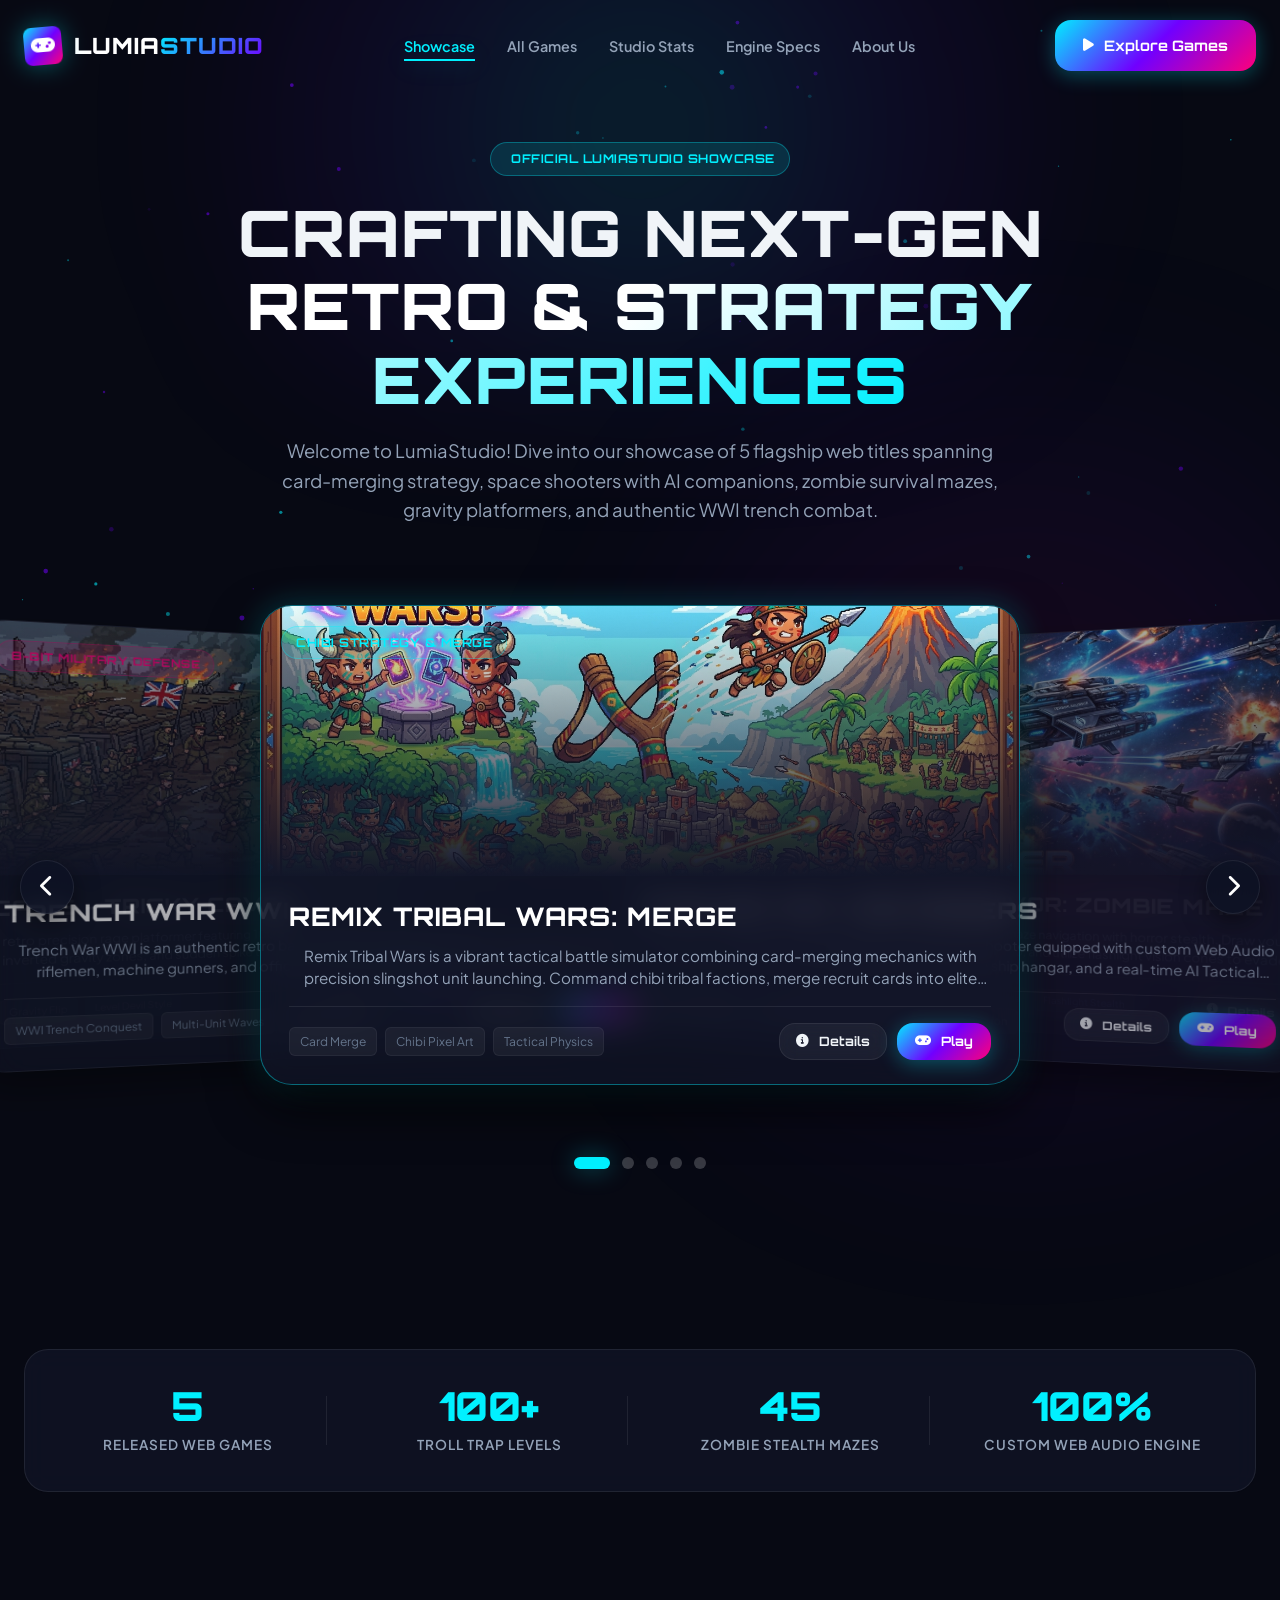
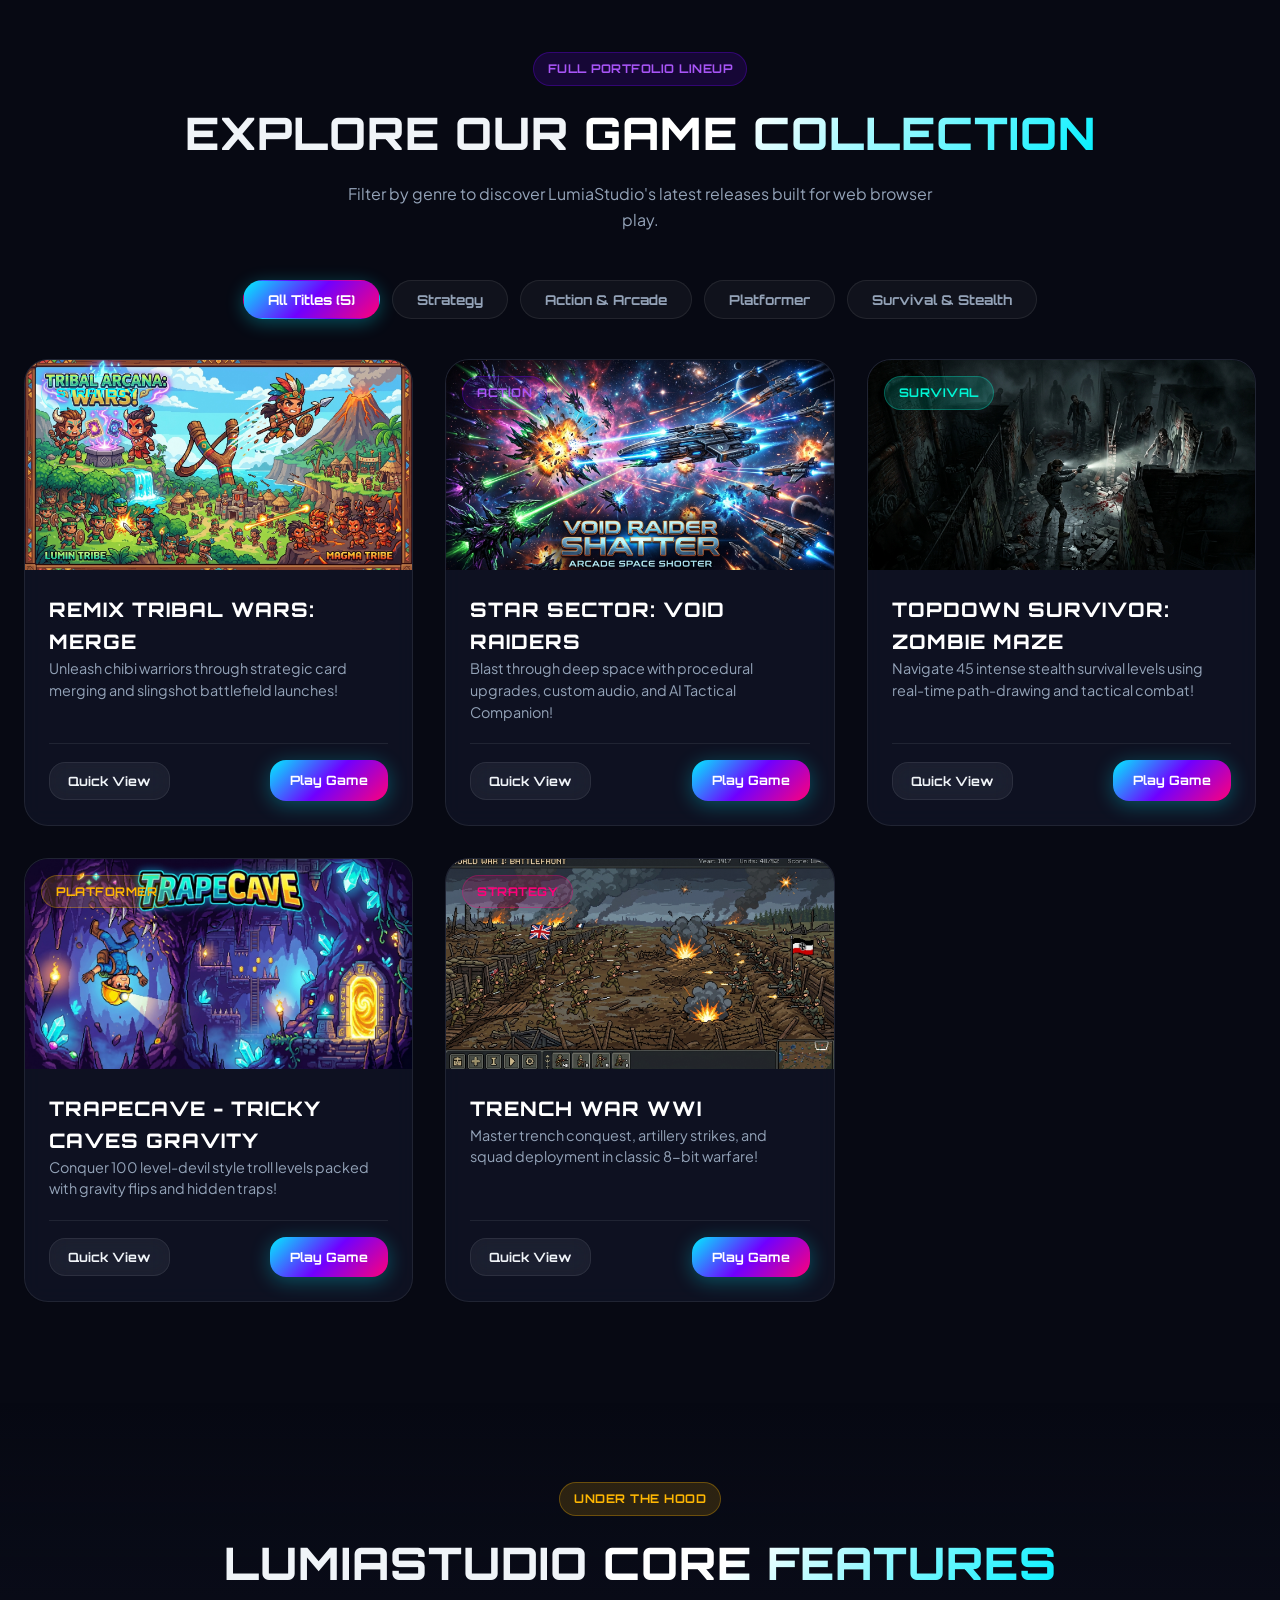
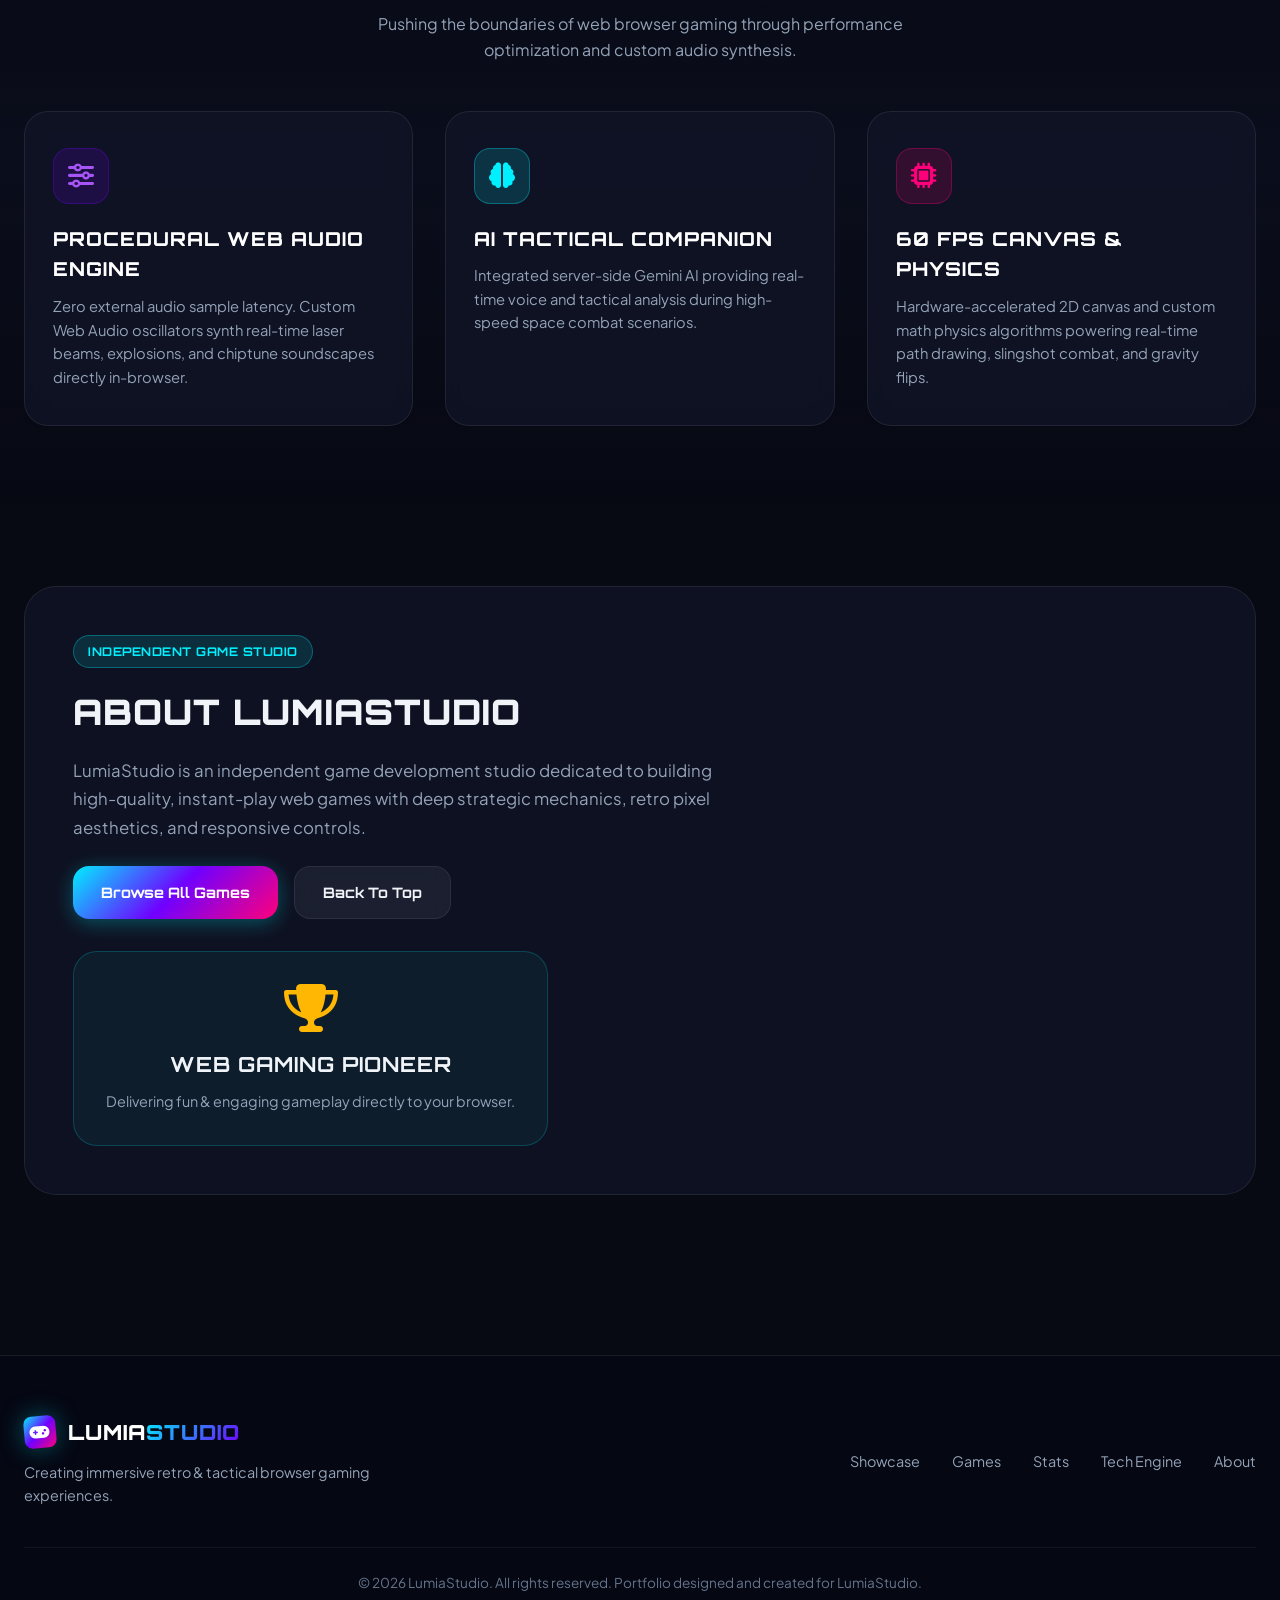
==== index.html @ 0988bb75 "Add files via upload" ====
<!DOCTYPE html>
<html lang="en">
<head>
  <meta charset="UTF-8">
  <meta name="viewport" content="width=device-width, initial-scale=1.0">
  <title>LumiaStudio | Game Development Portfolio</title>
  <meta name="description" content="Explore LumiaStudio's flagship game development portfolio featuring retro strategy, sci-fi action shooters, zombie stealth survival, and precision rage platformers.">
  
  <!-- FontAwesome Icons -->
  <link rel="stylesheet" href="https://cdnjs.cloudflare.com/ajax/libs/font-awesome/6.4.0/css/all.min.css">
  
  <!-- Custom Stylesheet -->
  <link rel="stylesheet" href="./styles.css">
</head>
<body>

  <!-- Animated Particle Canvas Background -->
  <canvas id="bg-canvas"></canvas>

  <!-- Ambient Radial Glow Overlays -->
  <div class="bg-glow-top"></div>
  <div class="bg-glow-bottom"></div>

  <!-- Header Navigation Bar -->
  <nav class="navbar" id="navbar">
    <div class="container nav-container">
      <a href="#" class="brand-logo">
        <div class="brand-icon">
          <i class="fa-solid fa-gamepad" style="color: #fff; font-size: 1.2rem;"></i>
        </div>
        <span>Lumia<span class="text-gradient-accent">Studio</span></span>
      </a>

      <ul class="nav-links">
        <li><a href="#showcase" class="active">Showcase</a></li>
        <li><a href="#games">All Games</a></li>
        <li><a href="#stats">Studio Stats</a></li>
        <li><a href="#tech">Engine Specs</a></li>
        <li><a href="#about">About Us</a></li>
      </ul>

      <div class="nav-cta">
        <a href="#games" class="btn btn-primary">
          <i class="fa-solid fa-play"></i> Explore Games
        </a>
      </div>
    </div>
  </nav>

  <!-- Hero & Showcase Carousel Section -->
  <section class="hero" id="showcase">
    <div class="container">
      <div class="hero-pill">
        <span class="badge badge-cyan">
          <i class="fa-solid fa-sparkles"></i> Official LumiaStudio Showcase
        </span>
      </div>
      <h1 class="hero-title">
        Crafting Next-Gen <br>
        <span class="text-gradient">Retro & Strategy Experiences</span>
      </h1>
      <p class="hero-subtitle">
        Welcome to LumiaStudio! Dive into our showcase of 5 flagship web titles spanning card-merging strategy, space shooters with AI companions, zombie survival mazes, gravity platformers, and authentic WWI trench combat.
      </p>
    </div>

    <!-- 3D Game Carousel -->
    <div class="carousel-section">
      <div class="container" style="position: relative;">
        
        <!-- Navigation Buttons -->
        <button class="carousel-nav-btn prev-btn" id="prev-btn" aria-label="Previous Game">
          <i class="fa-solid fa-chevron-left"></i>
        </button>
        <button class="carousel-nav-btn next-btn" id="next-btn" aria-label="Next Game">
          <i class="fa-solid fa-chevron-right"></i>
        </button>

        <!-- 3D Carousel Viewport -->
        <div class="carousel-viewport" id="carousel-viewport">
          <div class="carousel-track" id="carousel-track">
            <!-- Rendered dynamically by script.js -->
          </div>
        </div>

        <!-- Carousel Dots -->
        <div class="carousel-dots" id="carousel-dots">
          <!-- Rendered dynamically by script.js -->
        </div>

      </div>
    </div>
  </section>

  <!-- Studio Statistics Counter Section -->
  <section class="stats-bar-section" id="stats">
    <div class="container">
      <div class="stats-grid">
        <div class="stat-item">
          <div class="stat-number">5</div>
          <div class="stat-label">Released Web Games</div>
        </div>
        <div class="stat-item">
          <div class="stat-number">100+</div>
          <div class="stat-label">Troll Trap Levels</div>
        </div>
        <div class="stat-item">
          <div class="stat-number">45</div>
          <div class="stat-label">Zombie Stealth Mazes</div>
        </div>
        <div class="stat-item">
          <div class="stat-number">100%</div>
          <div class="stat-label">Custom Web Audio Engine</div>
        </div>
      </div>
    </div>
  </section>

  <!-- Filterable Games Gallery Section -->
  <section class="games-grid-section" id="games">
    <div class="container">
      <div class="section-header">
        <span class="badge badge-purple" style="margin-bottom: 12px;">Full Portfolio Lineup</span>
        <h2 class="section-title">Explore Our <span class="text-gradient">Game Collection</span></h2>
        <p class="section-desc">Filter by genre to discover LumiaStudio's latest releases built for web browser play.</p>
      </div>

      <!-- Filter Category Tabs -->
      <div class="filter-tabs">
        <button class="filter-tab active" data-filter="all">All Titles (5)</button>
        <button class="filter-tab" data-filter="strategy">Strategy</button>
        <button class="filter-tab" data-filter="action">Action & Arcade</button>
        <button class="filter-tab" data-filter="platformer">Platformer</button>
        <button class="filter-tab" data-filter="survival">Survival & Stealth</button>
      </div>

      <!-- Games Grid Cards Container -->
      <div class="games-grid" id="games-grid">
        <!-- Rendered dynamically by script.js -->
      </div>
    </div>
  </section>

  <!-- Technology & Engine Specs Section -->
  <section class="features-section" id="tech">
    <div class="container">
      <div class="section-header">
        <span class="badge badge-gold" style="margin-bottom: 12px;">Under The Hood</span>
        <h2 class="section-title">LumiaStudio <span class="text-gradient">Core Features</span></h2>
        <p class="section-desc">Pushing the boundaries of web browser gaming through performance optimization and custom audio synthesis.</p>
      </div>

      <div class="features-grid">
        <div class="feature-card">
          <div class="feature-icon">
            <i class="fa-solid fa-sliders"></i>
          </div>
          <h3 class="feature-title">Procedural Web Audio Engine</h3>
          <p class="feature-desc">Zero external audio sample latency. Custom Web Audio oscillators synth real-time laser beams, explosions, and chiptune soundscapes directly in-browser.</p>
        </div>

        <div class="feature-card">
          <div class="feature-icon">
            <i class="fa-solid fa-brain"></i>
          </div>
          <h3 class="feature-title">AI Tactical Companion</h3>
          <p class="feature-desc">Integrated server-side Gemini AI providing real-time voice and tactical analysis during high-speed space combat scenarios.</p>
        </div>

        <div class="feature-card">
          <div class="feature-icon">
            <i class="fa-solid fa-microchip"></i>
          </div>
          <h3 class="feature-title">60 FPS Canvas & Physics</h3>
          <p class="feature-desc">Hardware-accelerated 2D canvas and custom math physics algorithms powering real-time path drawing, slingshot combat, and gravity flips.</p>
        </div>
      </div>
    </div>
  </section>

  <!-- About LumiaStudio Section -->
  <section class="about-section" id="about" style="padding: 80px 0;">
    <div class="container">
      <div style="background: var(--bg-card); border: 1px solid var(--border-glass); border-radius: var(--radius-xl); padding: 48px; backdrop-filter: blur(14px);">
        <div style="display: flex; align-items: center; justify-content: space-between; flex-wrap: wrap; gap: 32px;">
          <div style="max-width: 650px;">
            <span class="badge badge-cyan" style="margin-bottom: 16px;">Independent Game Studio</span>
            <h2 style="font-size: 2.2rem; font-weight: 900; margin-bottom: 16px;">About LumiaStudio</h2>
            <p style="color: var(--text-muted); font-size: 1.05rem; line-height: 1.7; margin-bottom: 24px;">
              LumiaStudio is an independent game development studio dedicated to building high-quality, instant-play web games with deep strategic mechanics, retro pixel aesthetics, and responsive controls.
            </p>
            <div style="display: flex; gap: 16px;">
              <a href="#games" class="btn btn-primary">Browse All Games</a>
              <a href="#showcase" class="btn btn-glass">Back To Top</a>
            </div>
          </div>
          <div style="background: rgba(0, 240, 255, 0.05); border: 1px solid rgba(0, 240, 255, 0.2); border-radius: var(--radius-lg); padding: 32px; text-align: center; min-width: 280px;">
            <i class="fa-solid fa-trophy" style="font-size: 3rem; color: var(--accent-gold); margin-bottom: 16px;"></i>
            <h3 style="font-size: 1.3rem; margin-bottom: 8px;">Web Gaming Pioneer</h3>
            <p style="color: var(--text-muted); font-size: 0.9rem;">Delivering fun & engaging gameplay directly to your browser.</p>
          </div>
        </div>
      </div>
    </div>
  </section>

  <!-- Footer -->
  <footer class="footer">
    <div class="container">
      <div class="footer-content">
        <div class="footer-brand">
          <a href="#" class="brand-logo" style="font-size: 1.3rem;">
            <div class="brand-icon" style="width: 32px; height: 32px;">
              <i class="fa-solid fa-gamepad" style="color: #fff; font-size: 1rem;"></i>
            </div>
            <span>Lumia<span class="text-gradient-accent">Studio</span></span>
          </a>
          <p>Creating immersive retro & tactical browser gaming experiences.</p>
        </div>

        <div class="footer-links">
          <a href="#showcase">Showcase</a>
          <a href="#games">Games</a>
          <a href="#stats">Stats</a>
          <a href="#tech">Tech Engine</a>
          <a href="#about">About</a>
        </div>
      </div>

      <div class="footer-bottom">
        <p>&copy; 2026 LumiaStudio. All rights reserved. Portfolio designed and created for LumiaStudio.</p>
      </div>
    </div>
  </footer>

  <!-- Game Quick-View Modal Backdrop -->
  <div class="modal-backdrop" id="game-modal-backdrop">
    <div class="modal-content">
      <button class="modal-close-btn" onclick="closeGameModal()" aria-label="Close Modal">
        <i class="fa-solid fa-xmark"></i>
      </button>
      <div id="modal-dynamic-content">
        <!-- Rendered dynamically by script.js -->
      </div>
    </div>
  </div>

  <!-- Custom JavaScript Script -->
  <script src="./script.js"></script>
</body>
</html>
---- styles.css ----
/* ==========================================================================
   LumiaStudio Portfolio - Master Design System & Styles
   ========================================================================== */

@import url('https://fonts.googleapis.com/css2?family=Orbitron:wght@600;800;900&family=Plus+Jakarta+Sans:wght@300;400;500;600;700;800&display=swap');

:root {
  /* Color Palette */
  --bg-dark: #070913;
  --bg-card: rgba(18, 22, 41, 0.7);
  --bg-card-hover: rgba(28, 35, 65, 0.85);
  --bg-glass: rgba(14, 18, 36, 0.65);
  --border-glass: rgba(255, 255, 255, 0.08);
  --border-glow: rgba(0, 240, 255, 0.3);

  /* Primary & Accent Gradients */
  --primary-cyan: #00f0ff;
  --primary-purple: #7000ff;
  --accent-pink: #ff007a;
  --accent-gold: #ffb703;
  --accent-emerald: #00f5d4;

  --grad-main: linear-gradient(135deg, #00f0ff 0%, #7000ff 50%, #ff007a 100%);
  --grad-card-border: linear-gradient(135deg, rgba(0, 240, 255, 0.4), rgba(112, 0, 255, 0.2), rgba(255, 0, 122, 0.4));
  --grad-text: linear-gradient(135deg, #ffffff 30%, #00f0ff 100%);
  --grad-accent-text: linear-gradient(135deg, #00f0ff 0%, #7000ff 100%);

  /* Text Colors */
  --text-main: #f0f4f8;
  --text-muted: #94a3b8;
  --text-dim: #64748b;

  /* Fonts */
  --font-heading: 'Orbitron', sans-serif;
  --font-body: 'Plus Jakarta Sans', sans-serif;

  /* Shadows & Glows */
  --glow-cyan: 0 0 25px rgba(0, 240, 255, 0.35);
  --glow-purple: 0 0 25px rgba(112, 0, 255, 0.35);
  --shadow-card: 0 20px 40px rgba(0, 0, 0, 0.6);
  --shadow-glass: 0 8px 32px 0 rgba(0, 0, 0, 0.37);

  /* Layout Constants */
  --radius-sm: 8px;
  --radius-md: 16px;
  --radius-lg: 24px;
  --radius-xl: 32px;
  --transition-fast: 0.2s ease;
  --transition-normal: 0.35s cubic-bezier(0.16, 1, 0.3, 1);
  --transition-slow: 0.6s cubic-bezier(0.16, 1, 0.3, 1);
}

/* Reset & Base Setup */
*, *::before, *::after {
  box-sizing: border-box;
  margin: 0;
  padding: 0;
}

html {
  scroll-behavior: smooth;
  font-size: 16px;
  color-scheme: dark;
}

body {
  background-color: var(--bg-dark);
  color: var(--text-main);
  font-family: var(--font-body);
  line-height: 1.6;
  overflow-x: hidden;
  position: relative;
  min-height: 100vh;
}

/* Interactive Canvas Background */
#bg-canvas {
  position: fixed;
  top: 0;
  left: 0;
  width: 100%;
  height: 100%;
  z-index: -2;
  pointer-events: none;
}

/* Ambient Radial Glow Overlays */
.bg-glow-top {
  position: absolute;
  top: -10vw;
  left: 50%;
  transform: translateX(-50%);
  width: 80vw;
  height: 40vw;
  background: radial-gradient(circle, rgba(0, 240, 255, 0.12) 0%, rgba(112, 0, 255, 0.08) 50%, transparent 80%);
  filter: blur(80px);
  z-index: -1;
  pointer-events: none;
}

.bg-glow-bottom {
  position: fixed;
  bottom: -20vw;
  right: -10vw;
  width: 60vw;
  height: 60vw;
  background: radial-gradient(circle, rgba(255, 0, 122, 0.08) 0%, rgba(112, 0, 255, 0.05) 60%, transparent 80%);
  filter: blur(100px);
  z-index: -1;
  pointer-events: none;
}

/* Scrollbar Styling */
::-webkit-scrollbar {
  width: 8px;
}
::-webkit-scrollbar-track {
  background: #060814;
}
::-webkit-scrollbar-thumb {
  background: rgba(0, 240, 255, 0.3);
  border-radius: 4px;
}
::-webkit-scrollbar-thumb:hover {
  background: var(--primary-cyan);
}

/* Typography Helpers */
h1, h2, h3, h4, .brand-logo {
  font-family: var(--font-heading);
  text-transform: uppercase;
  letter-spacing: 1px;
}

.text-gradient {
  background: var(--grad-text);
  -webkit-background-clip: text;
  -webkit-text-fill-color: transparent;
}

.text-gradient-accent {
  background: var(--grad-accent-text);
  -webkit-background-clip: text;
  -webkit-text-fill-color: transparent;
}

/* Common Layout Container */
.container {
  max-width: 1320px;
  margin: 0 auto;
  padding: 0 24px;
}

/* Buttons & Badges */
.btn {
  display: inline-flex;
  align-items: center;
  justify-content: center;
  gap: 10px;
  padding: 14px 28px;
  font-family: var(--font-heading);
  font-size: 0.9rem;
  font-weight: 700;
  text-decoration: none;
  border-radius: var(--radius-md);
  cursor: pointer;
  transition: var(--transition-normal);
  border: none;
  outline: none;
  position: relative;
  overflow: hidden;
  z-index: 1;
}

.btn-primary {
  background: var(--grad-main);
  color: #fff;
  box-shadow: 0 4px 20px rgba(0, 240, 255, 0.3);
}

.btn-primary::before {
  content: '';
  position: absolute;
  top: 0;
  left: -100%;
  width: 100%;
  height: 100%;
  background: linear-gradient(90deg, transparent, rgba(255, 255, 255, 0.3), transparent);
  transition: 0.5s;
}

.btn-primary:hover::before {
  left: 100%;
}

.btn-primary:hover {
  transform: translateY(-3px);
  box-shadow: 0 8px 30px rgba(0, 240, 255, 0.5);
}

.btn-glass {
  background: rgba(255, 255, 255, 0.05);
  color: var(--text-main);
  border: 1px solid var(--border-glass);
  backdrop-filter: blur(10px);
}

.btn-glass:hover {
  background: rgba(255, 255, 255, 0.12);
  border-color: var(--primary-cyan);
  color: #fff;
  transform: translateY(-3px);
  box-shadow: 0 6px 20px rgba(0, 240, 255, 0.2);
}

.badge {
  display: inline-flex;
  align-items: center;
  gap: 6px;
  padding: 6px 14px;
  font-size: 0.75rem;
  font-weight: 700;
  font-family: var(--font-heading);
  border-radius: 50px;
  text-transform: uppercase;
  letter-spacing: 0.5px;
}

.badge-cyan {
  background: rgba(0, 240, 255, 0.12);
  color: var(--primary-cyan);
  border: 1px solid rgba(0, 240, 255, 0.3);
}

.badge-purple {
  background: rgba(112, 0, 255, 0.15);
  color: #a855f7;
  border: 1px solid rgba(112, 0, 255, 0.3);
}

.badge-gold {
  background: rgba(255, 183, 3, 0.15);
  color: var(--accent-gold);
  border: 1px solid rgba(255, 183, 3, 0.3);
}

.badge-pink {
  background: rgba(255, 0, 122, 0.15);
  color: var(--accent-pink);
  border: 1px solid rgba(255, 0, 122, 0.3);
}

.badge-emerald {
  background: rgba(0, 245, 212, 0.15);
  color: var(--accent-emerald);
  border: 1px solid rgba(0, 245, 212, 0.3);
}

/* Header & Glass Navigation */
.navbar {
  position: fixed;
  top: 0;
  left: 0;
  width: 100%;
  z-index: 1000;
  padding: 20px 0;
  transition: var(--transition-normal);
}

.navbar.scrolled {
  padding: 12px 0;
  background: var(--bg-glass);
  backdrop-filter: blur(20px);
  -webkit-backdrop-filter: blur(20px);
  border-bottom: 1px solid var(--border-glass);
  box-shadow: 0 10px 30px rgba(0, 0, 0, 0.4);
}

.nav-container {
  display: flex;
  align-items: center;
  justify-content: space-between;
}

.brand-logo {
  display: flex;
  align-items: center;
  gap: 12px;
  text-decoration: none;
  font-size: 1.4rem;
  font-weight: 900;
  color: #fff;
}

.brand-icon {
  width: 38px;
  height: 38px;
  background: var(--grad-main);
  border-radius: var(--radius-sm);
  display: flex;
  align-items: center;
  justify-content: center;
  box-shadow: var(--glow-cyan);
  transform: rotate(-5deg);
  transition: var(--transition-normal);
}

.brand-logo:hover .brand-icon {
  transform: rotate(0deg) scale(1.08);
}

.nav-links {
  display: flex;
  align-items: center;
  gap: 32px;
  list-style: none;
}

.nav-links a {
  color: var(--text-muted);
  text-decoration: none;
  font-size: 0.9rem;
  font-weight: 600;
  transition: var(--transition-fast);
  position: relative;
}

.nav-links a:hover, .nav-links a.active {
  color: var(--primary-cyan);
}

.nav-links a::after {
  content: '';
  position: absolute;
  bottom: -6px;
  left: 0;
  width: 0%;
  height: 2px;
  background: var(--primary-cyan);
  transition: var(--transition-fast);
  box-shadow: var(--glow-cyan);
}

.nav-links a:hover::after, .nav-links a.active::after {
  width: 100%;
}

.nav-cta {
  display: flex;
  align-items: center;
  gap: 16px;
}

/* Hero Section */
.hero {
  padding-top: 140px;
  padding-bottom: 60px;
  text-align: center;
  position: relative;
}

.hero-pill {
  margin: 0 auto 20px auto;
  display: inline-flex;
}

.hero-title {
  font-size: clamp(2.4rem, 5vw, 4.2rem);
  font-weight: 900;
  line-height: 1.15;
  margin-bottom: 20px;
}

.hero-subtitle {
  max-width: 720px;
  margin: 0 auto 40px auto;
  font-size: 1.15rem;
  color: var(--text-muted);
  font-weight: 400;
}

/* ==========================================================================
   3D Game Showcase Carousel Section
   ========================================================================== */
.carousel-section {
  padding: 40px 0 80px 0;
  position: relative;
}

.section-header {
  text-align: center;
  margin-bottom: 48px;
}

.section-title {
  font-size: clamp(1.8rem, 3.5vw, 2.8rem);
  font-weight: 800;
  margin-bottom: 12px;
}

.section-desc {
  color: var(--text-muted);
  max-width: 600px;
  margin: 0 auto;
  font-size: 1rem;
}

.carousel-viewport {
  position: relative;
  max-width: 1100px;
  height: 520px;
  margin: 0 auto;
  perspective: 1200px;
  display: flex;
  align-items: center;
  justify-content: center;
}

.carousel-track {
  width: 100%;
  height: 100%;
  position: relative;
  transform-style: preserve-3d;
}

.carousel-card {
  position: absolute;
  top: 0;
  left: 50%;
  width: 760px;
  height: 480px;
  margin-left: -380px;
  background: var(--bg-card);
  border: 1px solid var(--border-glass);
  border-radius: var(--radius-xl);
  overflow: hidden;
  backdrop-filter: blur(16px);
  -webkit-backdrop-filter: blur(16px);
  box-shadow: var(--shadow-card);
  transition: all 0.6s cubic-bezier(0.25, 1, 0.5, 1);
  opacity: 0;
  pointer-events: none;
  transform: translate3d(0, 0, -400px) rotateY(0deg);
  z-index: 1;
  display: flex;
  flex-direction: column;
}

/* Active 3D Slide States */
.carousel-card.active {
  opacity: 1;
  pointer-events: auto;
  transform: translate3d(0, 0, 0) rotateY(0deg);
  z-index: 10;
  border-color: rgba(0, 240, 255, 0.4);
  box-shadow: 0 20px 50px rgba(0, 0, 0, 0.8), 0 0 30px rgba(0, 240, 255, 0.25);
}

.carousel-card.prev {
  opacity: 0.65;
  pointer-events: auto;
  transform: translate3d(-340px, 0, -180px) rotateY(18deg);
  z-index: 5;
  cursor: pointer;
}

.carousel-card.next {
  opacity: 0.65;
  pointer-events: auto;
  transform: translate3d(340px, 0, -180px) rotateY(-18deg);
  z-index: 5;
  cursor: pointer;
}

.carousel-card.far-prev {
  opacity: 0.2;
  transform: translate3d(-560px, 0, -350px) rotateY(30deg);
  z-index: 2;
}

.carousel-card.far-next {
  opacity: 0.2;
  transform: translate3d(560px, 0, -350px) rotateY(-30deg);
  z-index: 2;
}

/* Inner Slide Content */
.card-media {
  position: relative;
  height: 270px;
  width: 100%;
  overflow: hidden;
}

.card-media img {
  width: 100%;
  height: 100%;
  object-fit: cover;
  transition: transform 0.6s ease;
}

.carousel-card.active:hover .card-media img {
  transform: scale(1.05);
}

.card-media-overlay {
  position: absolute;
  inset: 0;
  background: linear-gradient(to top, rgba(18, 22, 41, 1) 0%, rgba(18, 22, 41, 0.4) 60%, transparent 100%);
}

.card-badge-container {
  position: absolute;
  top: 20px;
  left: 20px;
  z-index: 2;
  display: flex;
  gap: 10px;
}

.card-body {
  padding: 20px 28px 24px 28px;
  flex: 1;
  display: flex;
  flex-direction: column;
  justify-content: space-between;
  position: relative;
  z-index: 2;
}

.card-title-row {
  display: flex;
  align-items: center;
  justify-content: space-between;
  margin-bottom: 8px;
}

.card-title {
  font-size: 1.6rem;
  font-weight: 800;
  color: #fff;
}

.card-desc {
  color: var(--text-muted);
  font-size: 0.95rem;
  line-height: 1.5;
  display: -webkit-box;
  -webkit-line-clamp: 2;
  -webkit-box-orient: vertical;
  overflow: hidden;
  margin-bottom: 16px;
}

.card-footer {
  display: flex;
  align-items: center;
  justify-content: space-between;
  border-top: 1px solid var(--border-glass);
  padding-top: 16px;
}

.card-tags {
  display: flex;
  gap: 8px;
  flex-wrap: wrap;
}

.tag {
  font-size: 0.75rem;
  color: var(--text-dim);
  background: rgba(255, 255, 255, 0.05);
  padding: 4px 10px;
  border-radius: 6px;
  border: 1px solid rgba(255, 255, 255, 0.05);
}

/* Carousel Controls */
.carousel-nav-btn {
  position: absolute;
  top: 50%;
  transform: translateY(-50%);
  width: 54px;
  height: 54px;
  border-radius: 50%;
  background: rgba(14, 18, 36, 0.85);
  border: 1px solid var(--border-glass);
  color: #fff;
  font-size: 1.4rem;
  display: flex;
  align-items: center;
  justify-content: center;
  cursor: pointer;
  z-index: 20;
  transition: var(--transition-fast);
  backdrop-filter: blur(10px);
  box-shadow: 0 8px 24px rgba(0,0,0,0.5);
}

.carousel-nav-btn:hover {
  background: var(--primary-cyan);
  color: #000;
  box-shadow: var(--glow-cyan);
  transform: translateY(-50%) scale(1.1);
}

.carousel-nav-btn.prev-btn {
  left: 20px;
}

.carousel-nav-btn.next-btn {
  right: 20px;
}

/* Carousel Dots Indicator */
.carousel-dots {
  display: flex;
  align-items: center;
  justify-content: center;
  gap: 12px;
  margin-top: 32px;
}

.dot {
  width: 12px;
  height: 12px;
  border-radius: 6px;
  background: rgba(255, 255, 255, 0.2);
  cursor: pointer;
  transition: var(--transition-normal);
}

.dot.active {
  width: 36px;
  background: var(--primary-cyan);
  box-shadow: var(--glow-cyan);
}

/* ==========================================================================
   Studio Statistics Counter Bar
   ========================================================================== */
.stats-bar-section {
  padding: 40px 0;
  margin-bottom: 60px;
}

.stats-grid {
  display: grid;
  grid-template-columns: repeat(4, 1fr);
  gap: 24px;
  background: var(--bg-card);
  border: 1px solid var(--border-glass);
  border-radius: var(--radius-lg);
  padding: 36px 24px;
  backdrop-filter: blur(12px);
}

.stat-item {
  text-align: center;
  position: relative;
}

.stat-item:not(:last-child)::after {
  content: '';
  position: absolute;
  right: 0;
  top: 15%;
  height: 70%;
  width: 1px;
  background: var(--border-glass);
}

.stat-number {
  font-family: var(--font-heading);
  font-size: 2.5rem;
  font-weight: 900;
  color: var(--primary-cyan);
  line-height: 1;
  margin-bottom: 8px;
}

.stat-label {
  color: var(--text-muted);
  font-size: 0.85rem;
  text-transform: uppercase;
  letter-spacing: 1px;
  font-weight: 600;
}

/* ==========================================================================
   Filterable Games Grid Section
   ========================================================================== */
.games-grid-section {
  padding: 60px 0 100px 0;
}

.filter-tabs {
  display: flex;
  align-items: center;
  justify-content: center;
  gap: 12px;
  margin-bottom: 40px;
  flex-wrap: wrap;
}

.filter-tab {
  padding: 10px 24px;
  border-radius: 50px;
  background: rgba(255, 255, 255, 0.04);
  border: 1px solid var(--border-glass);
  color: var(--text-muted);
  font-family: var(--font-heading);
  font-size: 0.85rem;
  font-weight: 700;
  cursor: pointer;
  transition: var(--transition-fast);
}

.filter-tab:hover, .filter-tab.active {
  background: var(--grad-main);
  border-color: transparent;
  color: #fff;
  box-shadow: 0 4px 18px rgba(0, 240, 255, 0.3);
}

.games-grid {
  display: grid;
  grid-template-columns: repeat(auto-fill, minmax(360px, 1fr));
  gap: 32px;
}

.game-grid-card {
  background: var(--bg-card);
  border: 1px solid var(--border-glass);
  border-radius: var(--radius-lg);
  overflow: hidden;
  backdrop-filter: blur(10px);
  transition: var(--transition-normal);
  display: flex;
  flex-direction: column;
}

.game-grid-card:hover {
  transform: translateY(-8px);
  border-color: rgba(0, 240, 255, 0.4);
  box-shadow: var(--shadow-card), 0 0 25px rgba(0, 240, 255, 0.15);
}

.grid-card-media {
  position: relative;
  height: 210px;
  overflow: hidden;
}

.grid-card-media img {
  width: 100%;
  height: 100%;
  object-fit: cover;
  transition: transform 0.5s ease;
}

.game-grid-card:hover .grid-card-media img {
  transform: scale(1.08);
}

.grid-card-body {
  padding: 24px;
  flex: 1;
  display: flex;
  flex-direction: column;
  justify-content: space-between;
}

.grid-card-header {
  display: flex;
  align-items: center;
  justify-content: space-between;
  margin-bottom: 10px;
}

.grid-card-title {
  font-size: 1.25rem;
  font-weight: 800;
  color: #fff;
}

.grid-card-desc {
  color: var(--text-muted);
  font-size: 0.9rem;
  margin-bottom: 20px;
  line-height: 1.5;
}

.grid-card-actions {
  display: flex;
  align-items: center;
  justify-content: space-between;
  border-top: 1px solid var(--border-glass);
  padding-top: 16px;
}

/* ==========================================================================
   Studio Features & Engine Specs Section
   ========================================================================== */
.features-section {
  padding: 80px 0;
  background: linear-gradient(180deg, transparent 0%, rgba(14, 18, 36, 0.5) 50%, transparent 100%);
}

.features-grid {
  display: grid;
  grid-template-columns: repeat(3, 1fr);
  gap: 32px;
}

.feature-card {
  background: var(--bg-card);
  border: 1px solid var(--border-glass);
  border-radius: var(--radius-lg);
  padding: 36px 28px;
  backdrop-filter: blur(10px);
  transition: var(--transition-normal);
  position: relative;
}

.feature-card:hover {
  transform: translateY(-6px);
  border-color: var(--primary-purple);
  box-shadow: 0 10px 30px rgba(112, 0, 255, 0.2);
}

.feature-icon {
  width: 56px;
  height: 56px;
  border-radius: var(--radius-md);
  background: rgba(112, 0, 255, 0.15);
  border: 1px solid rgba(112, 0, 255, 0.3);
  color: #a855f7;
  font-size: 1.6rem;
  display: flex;
  align-items: center;
  justify-content: center;
  margin-bottom: 20px;
}

.feature-card:nth-child(2) .feature-icon {
  background: rgba(0, 240, 255, 0.15);
  border-color: rgba(0, 240, 255, 0.3);
  color: var(--primary-cyan);
}

.feature-card:nth-child(3) .feature-icon {
  background: rgba(255, 0, 122, 0.15);
  border-color: rgba(255, 0, 122, 0.3);
  color: var(--accent-pink);
}

.feature-title {
  font-size: 1.2rem;
  font-weight: 800;
  margin-bottom: 10px;
  color: #fff;
}

.feature-desc {
  color: var(--text-muted);
  font-size: 0.92rem;
  line-height: 1.6;
}

/* ==========================================================================
   Game Detail Quick-View Drawer / Modal
   ========================================================================== */
.modal-backdrop {
  position: fixed;
  inset: 0;
  background: rgba(4, 6, 15, 0.85);
  backdrop-filter: blur(12px);
  -webkit-backdrop-filter: blur(12px);
  z-index: 2000;
  display: flex;
  align-items: center;
  justify-content: center;
  padding: 24px;
  opacity: 0;
  pointer-events: none;
  transition: opacity 0.35s ease;
}

.modal-backdrop.active {
  opacity: 1;
  pointer-events: auto;
}

.modal-content {
  background: var(--bg-dark);
  border: 1px solid var(--border-glow);
  border-radius: var(--radius-xl);
  max-width: 900px;
  width: 100%;
  max-height: 90vh;
  overflow-y: auto;
  position: relative;
  box-shadow: 0 25px 60px rgba(0, 0, 0, 0.9), var(--glow-cyan);
  transform: scale(0.92) translateY(20px);
  transition: transform 0.35s cubic-bezier(0.16, 1, 0.3, 1);
}

.modal-backdrop.active .modal-content {
  transform: scale(1) translateY(0);
}

.modal-close-btn {
  position: absolute;
  top: 20px;
  right: 20px;
  width: 44px;
  height: 44px;
  border-radius: 50%;
  background: rgba(255, 255, 255, 0.1);
  border: 1px solid var(--border-glass);
  color: #fff;
  font-size: 1.2rem;
  display: flex;
  align-items: center;
  justify-content: center;
  cursor: pointer;
  z-index: 10;
  transition: var(--transition-fast);
}

.modal-close-btn:hover {
  background: var(--accent-pink);
  border-color: var(--accent-pink);
  transform: rotate(90deg);
}

.modal-header-banner {
  position: relative;
  height: 320px;
  width: 100%;
}

.modal-header-banner img {
  width: 100%;
  height: 100%;
  object-fit: cover;
}

.modal-banner-overlay {
  position: absolute;
  inset: 0;
  background: linear-gradient(to top, var(--bg-dark) 0%, transparent 80%);
}

.modal-body {
  padding: 32px 40px 40px 40px;
}

.modal-game-title {
  font-size: 2.2rem;
  font-weight: 900;
  margin-bottom: 12px;
  color: #fff;
}

.modal-meta-row {
  display: flex;
  align-items: center;
  gap: 12px;
  margin-bottom: 24px;
}

.modal-section-heading {
  font-size: 1.1rem;
  font-weight: 700;
  color: var(--primary-cyan);
  margin: 24px 0 12px 0;
}

.modal-text {
  color: var(--text-muted);
  font-size: 1rem;
  line-height: 1.7;
}

.modal-features-list {
  list-style: none;
  display: grid;
  grid-template-columns: repeat(2, 1fr);
  gap: 12px;
  margin-top: 16px;
}

.modal-features-list li {
  display: flex;
  align-items: center;
  gap: 10px;
  color: var(--text-main);
  font-size: 0.95rem;
  background: rgba(255, 255, 255, 0.03);
  padding: 10px 14px;
  border-radius: var(--radius-sm);
  border: 1px solid rgba(255, 255, 255, 0.05);
}

.modal-features-list li i {
  color: var(--primary-cyan);
}

.modal-actions-row {
  display: flex;
  align-items: center;
  gap: 16px;
  margin-top: 36px;
  padding-top: 24px;
  border-top: 1px solid var(--border-glass);
}

/* ==========================================================================
   Footer Section
   ========================================================================== */
.footer {
  border-top: 1px solid var(--border-glass);
  background: rgba(6, 8, 20, 0.95);
  padding: 60px 0 30px 0;
  margin-top: 80px;
}

.footer-content {
  display: flex;
  align-items: center;
  justify-content: space-between;
  margin-bottom: 40px;
  flex-wrap: wrap;
  gap: 24px;
}

.footer-brand {
  max-width: 380px;
}

.footer-brand p {
  color: var(--text-muted);
  font-size: 0.9rem;
  margin-top: 12px;
}

.footer-links {
  display: flex;
  gap: 32px;
}

.footer-links a {
  color: var(--text-muted);
  text-decoration: none;
  font-size: 0.9rem;
  transition: var(--transition-fast);
}

.footer-links a:hover {
  color: var(--primary-cyan);
}

.footer-bottom {
  text-align: center;
  padding-top: 24px;
  border-top: 1px solid rgba(255, 255, 255, 0.05);
  color: var(--text-dim);
  font-size: 0.85rem;
}

/* ==========================================================================
   Responsive Breakpoints
   ========================================================================== */
@media (max-width: 1024px) {
  .carousel-viewport {
    height: 460px;
  }
  .carousel-card {
    width: 640px;
    height: 440px;
    margin-left: -320px;
  }
  .carousel-card.prev {
    transform: translate3d(-240px, 0, -150px) rotateY(15deg);
  }
  .carousel-card.next {
    transform: translate3d(240px, 0, -150px) rotateY(-15deg);
  }
  .stats-grid {
    grid-template-columns: repeat(2, 1fr);
    gap: 32px;
  }
  .stat-item:nth-child(2)::after {
    display: none;
  }
  .features-grid {
    grid-template-columns: 1fr;
  }
}

@media (max-width: 768px) {
  .nav-links {
    display: none;
  }
  .carousel-viewport {
    height: 480px;
  }
  .carousel-card {
    width: 90%;
    height: 450px;
    margin-left: -45%;
  }
  .carousel-card.prev, .carousel-card.next {
    display: none;
  }
  .modal-features-list {
    grid-template-columns: 1fr;
  }
  .stats-grid {
    grid-template-columns: 1fr;
  }
  .stat-item::after {
    display: none !important;
  }
}
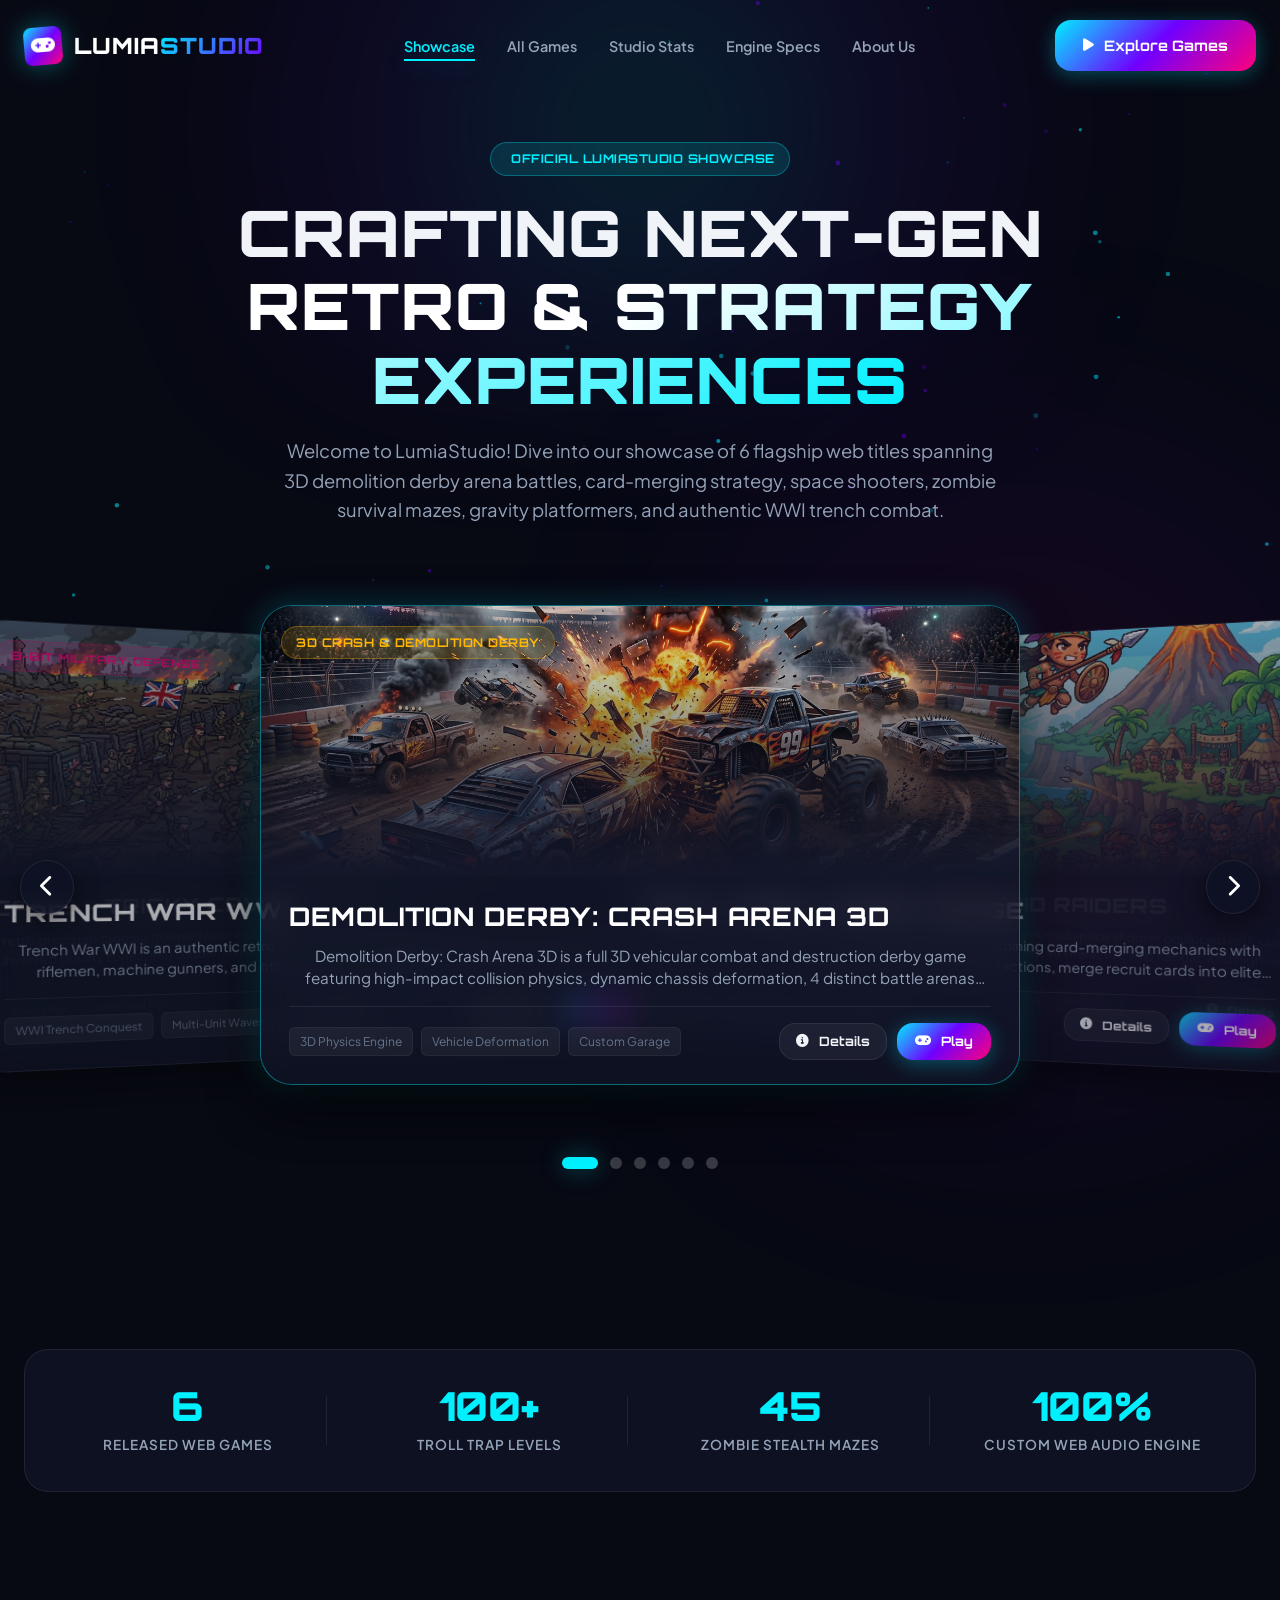
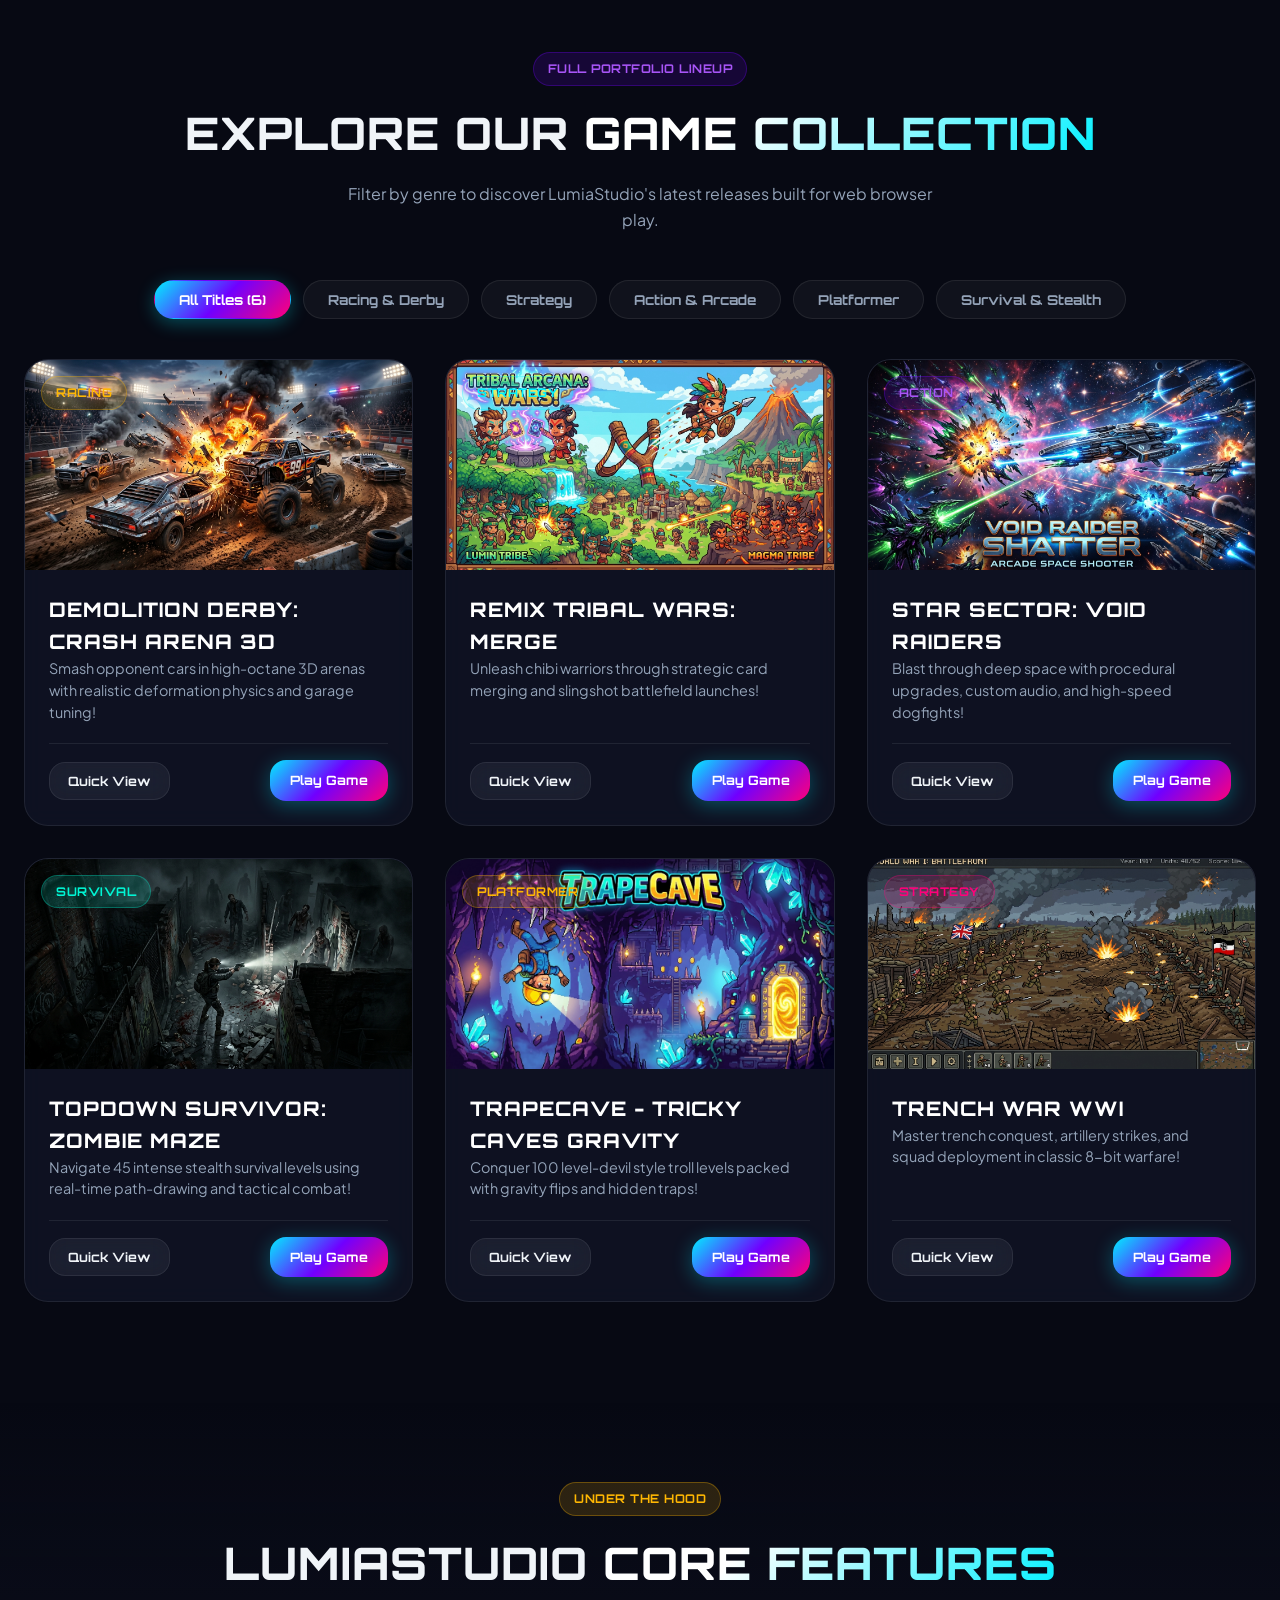
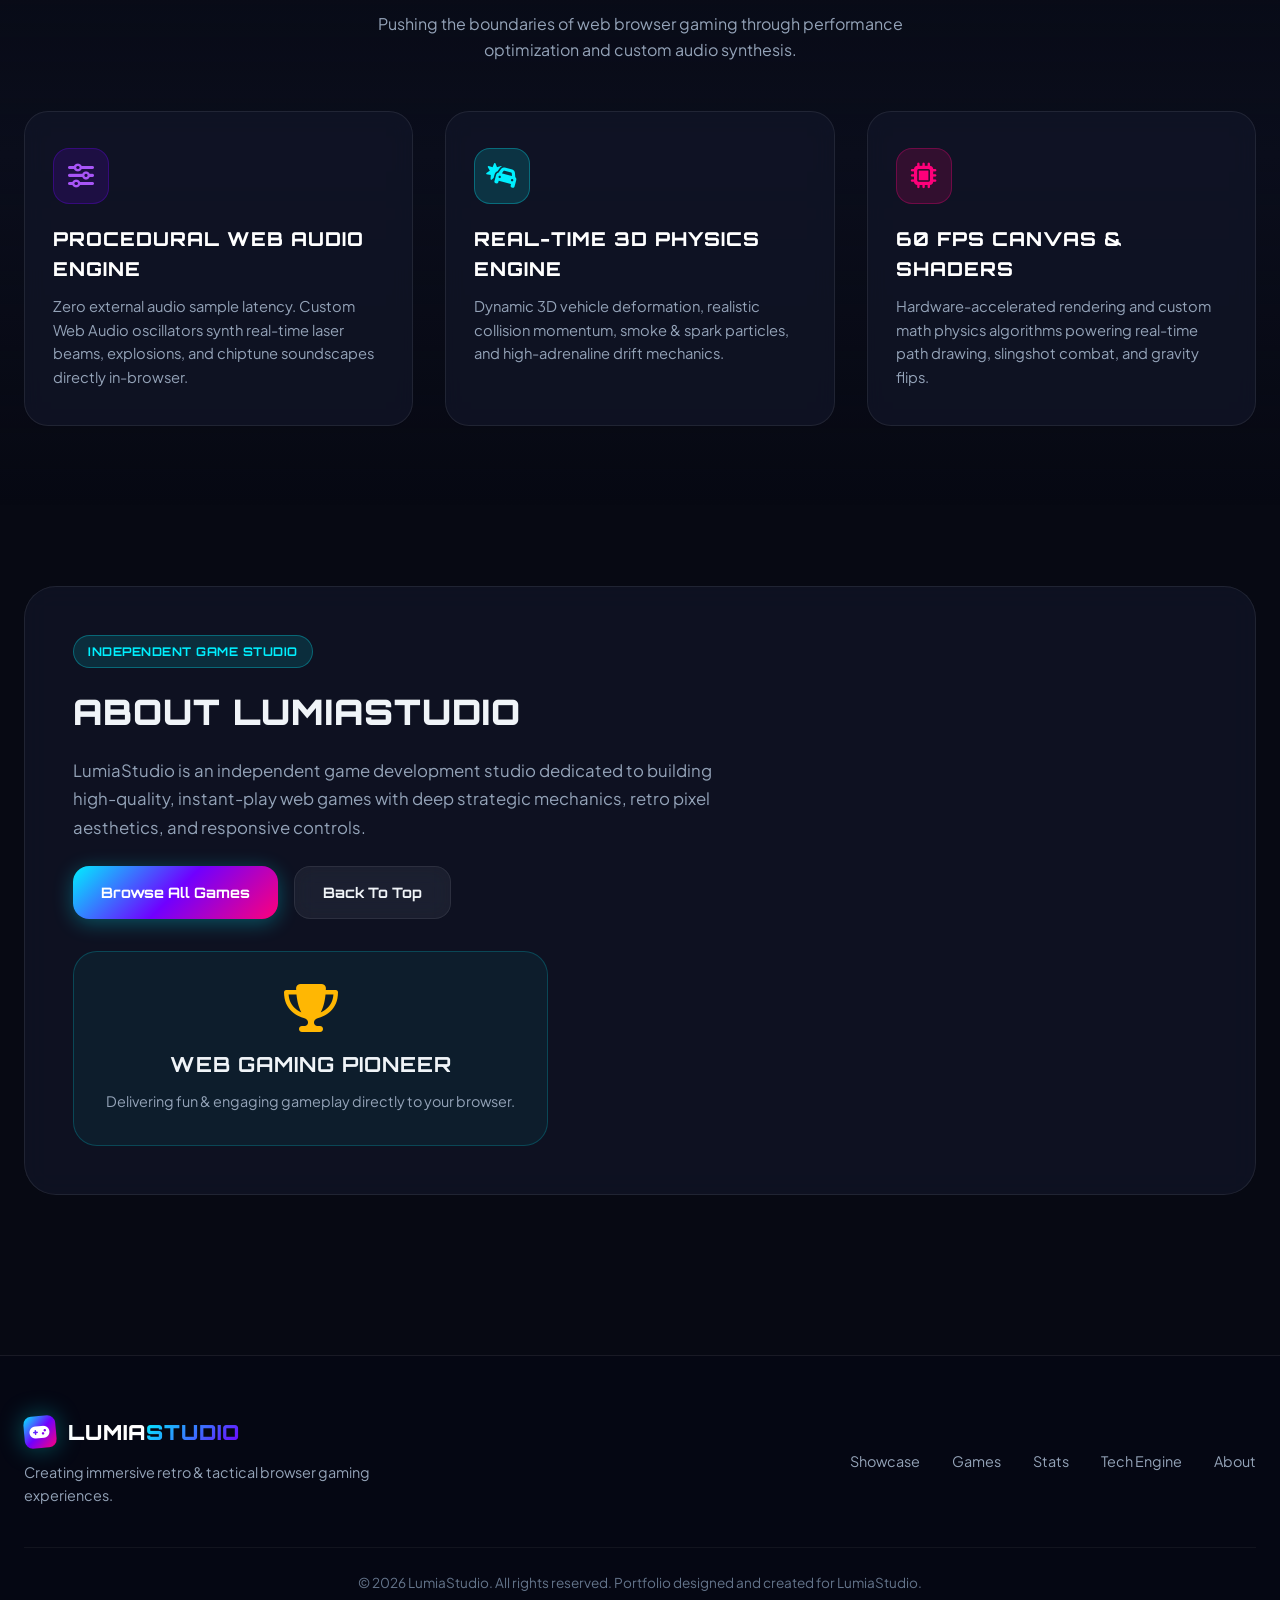
==== commit 461cf306: "ajsutes" ====
--- a/index.html
+++ b/index.html
@@ -60,7 +60,7 @@
         <span class="text-gradient">Retro & Strategy Experiences</span>
       </h1>
       <p class="hero-subtitle">
-        Welcome to LumiaStudio! Dive into our showcase of 5 flagship web titles spanning card-merging strategy, space shooters with AI companions, zombie survival mazes, gravity platformers, and authentic WWI trench combat.
+        Welcome to LumiaStudio! Dive into our showcase of 6 flagship web titles spanning 3D demolition derby arena battles, card-merging strategy, space shooters, zombie survival mazes, gravity platformers, and authentic WWI trench combat.
       </p>
     </div>
 
@@ -97,7 +97,7 @@
     <div class="container">
       <div class="stats-grid">
         <div class="stat-item">
-          <div class="stat-number">5</div>
+          <div class="stat-number">6</div>
           <div class="stat-label">Released Web Games</div>
         </div>
         <div class="stat-item">
@@ -127,7 +127,8 @@
 
       <!-- Filter Category Tabs -->
       <div class="filter-tabs">
-        <button class="filter-tab active" data-filter="all">All Titles (5)</button>
+        <button class="filter-tab active" data-filter="all">All Titles (6)</button>
+        <button class="filter-tab" data-filter="racing">Racing & Derby</button>
         <button class="filter-tab" data-filter="strategy">Strategy</button>
         <button class="filter-tab" data-filter="action">Action & Arcade</button>
         <button class="filter-tab" data-filter="platformer">Platformer</button>
@@ -161,18 +162,18 @@
 
         <div class="feature-card">
           <div class="feature-icon">
-            <i class="fa-solid fa-brain"></i>
-          </div>
-          <h3 class="feature-title">AI Tactical Companion</h3>
-          <p class="feature-desc">Integrated server-side Gemini AI providing real-time voice and tactical analysis during high-speed space combat scenarios.</p>
+            <i class="fa-solid fa-car-burst"></i>
+          </div>
+          <h3 class="feature-title">Real-Time 3D Physics Engine</h3>
+          <p class="feature-desc">Dynamic 3D vehicle deformation, realistic collision momentum, smoke & spark particles, and high-adrenaline drift mechanics.</p>
         </div>
 
         <div class="feature-card">
           <div class="feature-icon">
             <i class="fa-solid fa-microchip"></i>
           </div>
-          <h3 class="feature-title">60 FPS Canvas & Physics</h3>
-          <p class="feature-desc">Hardware-accelerated 2D canvas and custom math physics algorithms powering real-time path drawing, slingshot combat, and gravity flips.</p>
+          <h3 class="feature-title">60 FPS Canvas & Shaders</h3>
+          <p class="feature-desc">Hardware-accelerated rendering and custom math physics algorithms powering real-time path drawing, slingshot combat, and gravity flips.</p>
         </div>
       </div>
     </div>
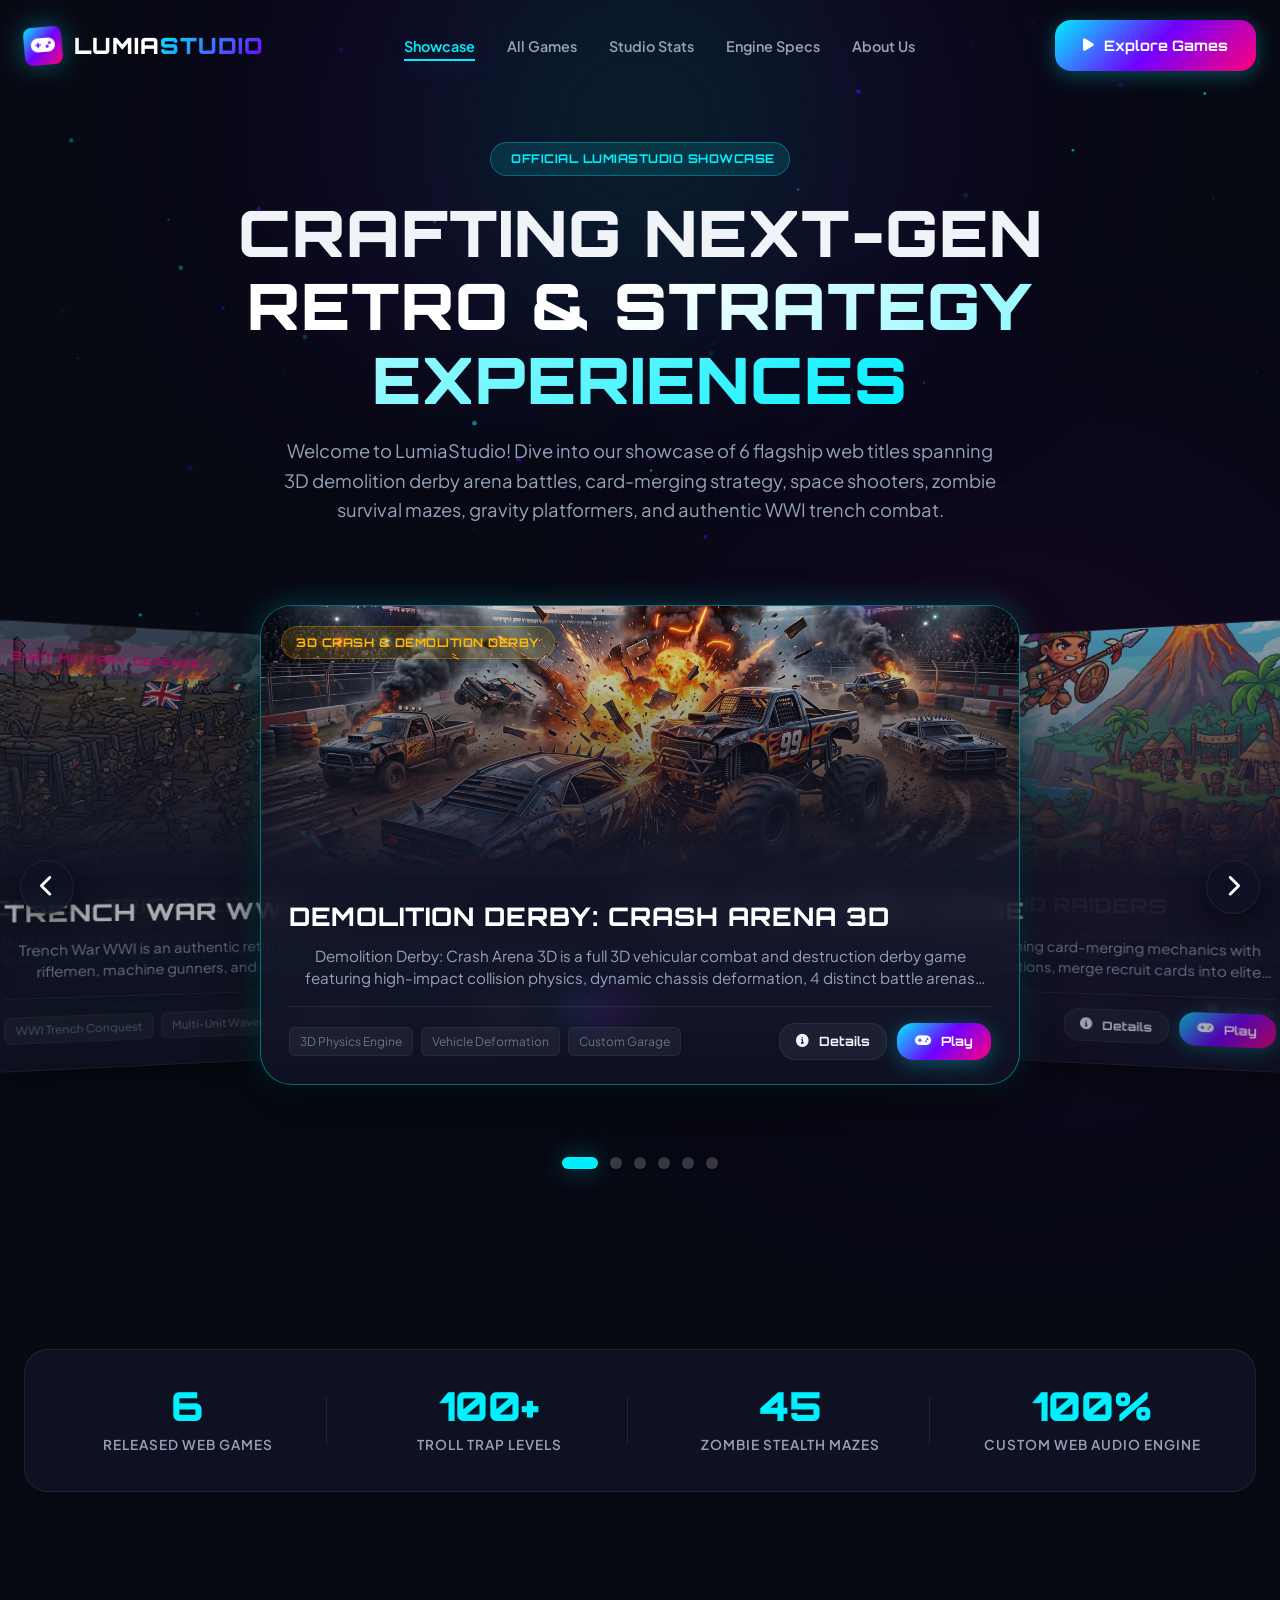
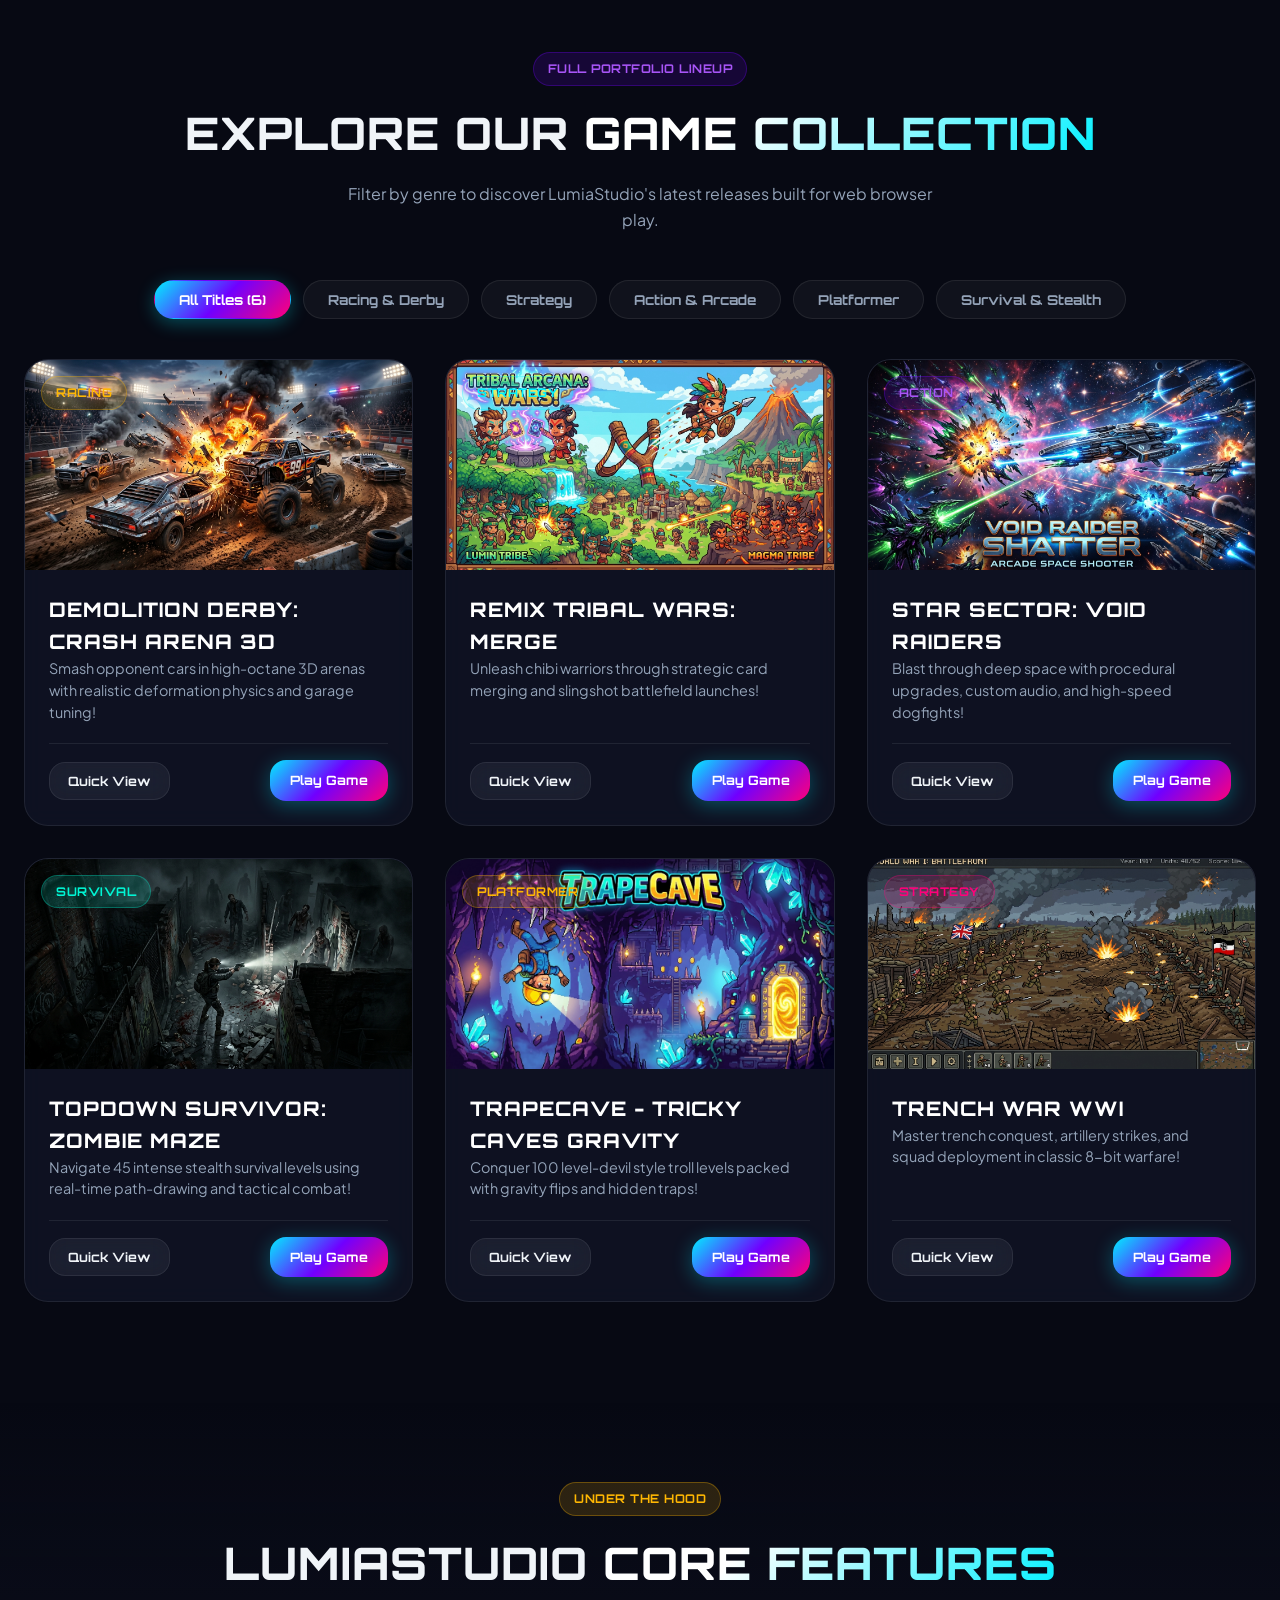
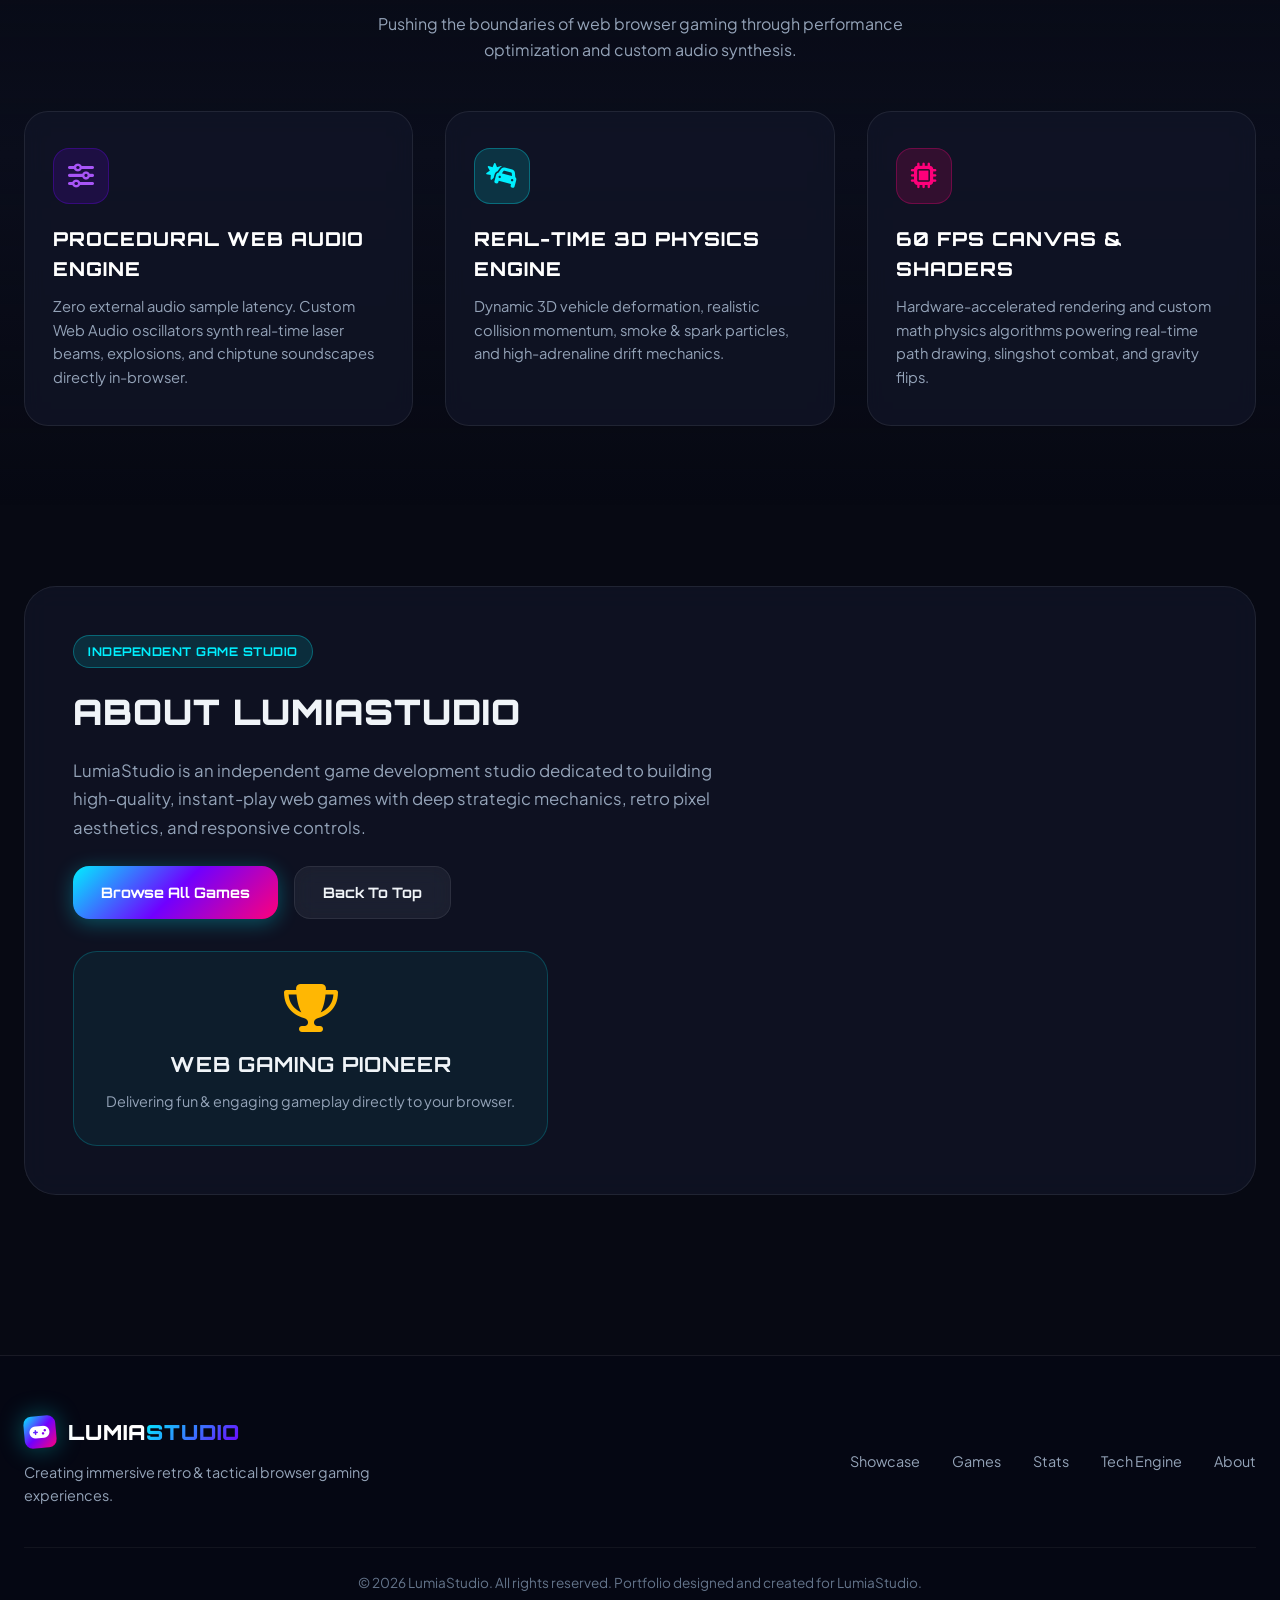
==== commit cdf2a6a0: "responsividade" ====
--- a/index.html
+++ b/index.html
@@ -21,6 +21,17 @@
   <div class="bg-glow-top"></div>
   <div class="bg-glow-bottom"></div>
 
+  <script>
+    if (window.location.protocol === 'file:') {
+      document.addEventListener('DOMContentLoaded', function() {
+        var banner = document.createElement('div');
+        banner.style.cssText = 'background: linear-gradient(90deg, #ff007a, #7000ff); color: white; text-align: center; padding: 10px 16px; font-size: 0.85rem; font-family: sans-serif; font-weight: bold; position: fixed; top: 0; left: 0; right: 0; z-index: 99999; box-shadow: 0 4px 15px rgba(0,0,0,0.5); display: flex; align-items: center; justify-content: center; gap: 12px;';
+        banner.innerHTML = '<span>⚠️ Para melhor desempenho e sem travamentos de segurança, execute o <strong>START_PORTFOLIO.bat</strong> ou navegue via <u>http://localhost:8080</u></span> <button onclick="this.parentElement.remove()" style="background: rgba(255,255,255,0.2); border: none; color: white; padding: 2px 8px; border-radius: 4px; cursor: pointer;">✕</button>';
+        document.body.appendChild(banner);
+      });
+    }
+  </script>
+
   <!-- Header Navigation Bar -->
   <nav class="navbar" id="navbar">
     <div class="container nav-container">
--- a/styles.css
+++ b/styles.css
@@ -1104,17 +1104,45 @@
   .nav-links {
     display: none;
   }
+  .carousel-section {
+    padding: 20px 0 50px 0;
+  }
   .carousel-viewport {
-    height: 480px;
+    height: 440px;
   }
   .carousel-card {
-    width: 90%;
-    height: 450px;
-    margin-left: -45%;
+    width: 92%;
+    height: 420px;
+    margin-left: -46%;
+  }
+  .card-media {
+    height: 200px;
+  }
+  .card-body {
+    padding: 16px;
+  }
+  .card-title {
+    font-size: 1.3rem;
+  }
+  .card-desc {
+    font-size: 0.85rem;
+    -webkit-line-clamp: 2;
+    margin-bottom: 12px;
   }
   .carousel-card.prev, .carousel-card.next {
     display: none;
   }
+  .carousel-nav-btn {
+    width: 44px;
+    height: 44px;
+    font-size: 1.1rem;
+  }
+  .carousel-nav-btn.prev-btn {
+    left: 4px;
+  }
+  .carousel-nav-btn.next-btn {
+    right: 4px;
+  }
   .modal-features-list {
     grid-template-columns: 1fr;
   }
@@ -1124,4 +1152,69 @@
   .stat-item::after {
     display: none !important;
   }
-}
+  .games-grid {
+    grid-template-columns: 1fr;
+  }
+}
+
+@media (max-width: 480px) {
+  .hero-title {
+    font-size: 1.8rem;
+  }
+  .carousel-viewport {
+    height: 410px;
+  }
+  .carousel-card {
+    width: 96%;
+    height: 400px;
+    margin-left: -48%;
+    border-radius: var(--radius-lg);
+  }
+  .card-media {
+    height: 180px;
+  }
+  .card-title {
+    font-size: 1.15rem;
+  }
+  .card-footer {
+    padding-top: 10px;
+  }
+  .card-tags {
+    display: none;
+  }
+}
+
+/* Mobile Landscape Optimization (e.g. Moto G24 Landscape) */
+@media (max-height: 520px) and (orientation: landscape) {
+  .hero {
+    padding-top: 80px;
+    padding-bottom: 20px;
+  }
+  .hero-subtitle {
+    display: none;
+  }
+  .carousel-section {
+    padding: 10px 0 40px 0;
+  }
+  .carousel-viewport {
+    height: 340px;
+  }
+  .carousel-card {
+    width: 80%;
+    height: 330px;
+    margin-left: -40%;
+  }
+  .card-media {
+    height: 140px;
+  }
+  .card-body {
+    padding: 12px 16px;
+  }
+  .card-title {
+    font-size: 1.1rem;
+  }
+  .card-desc {
+    display: none;
+  }
+}
+
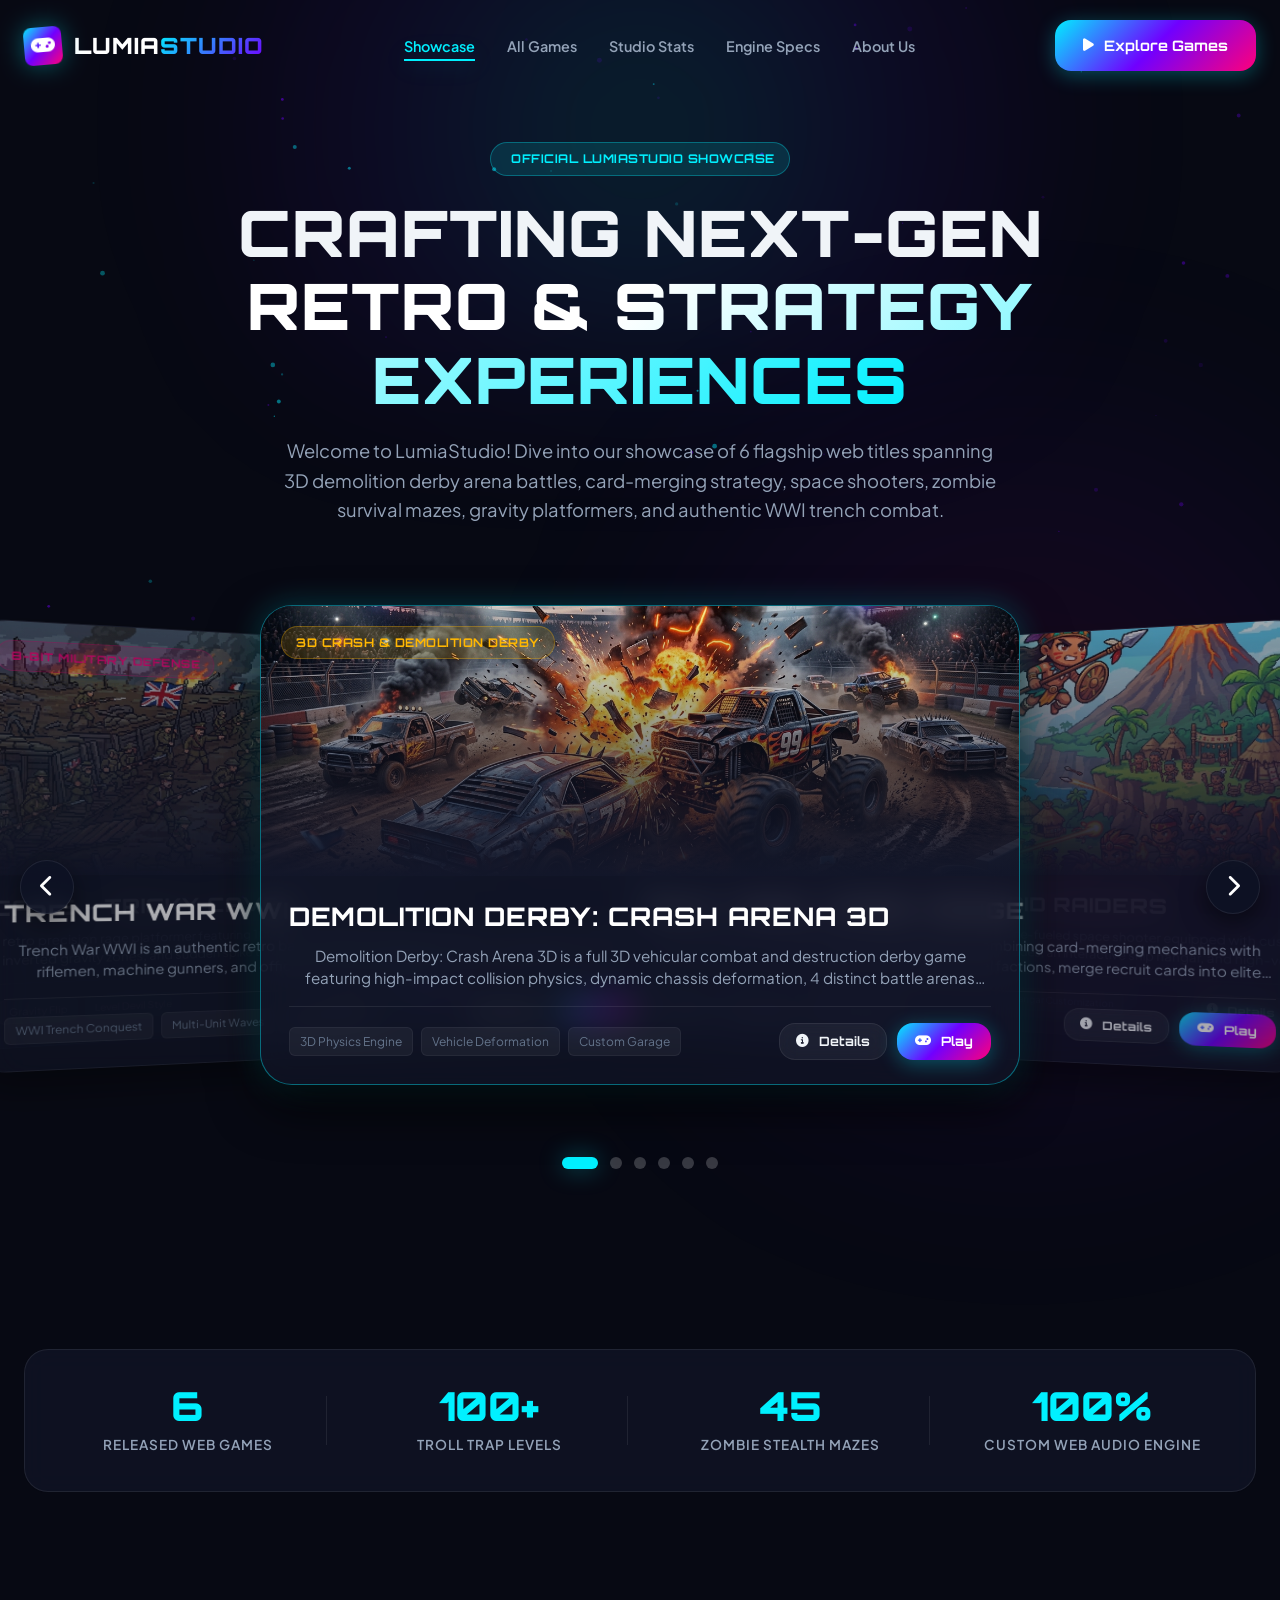
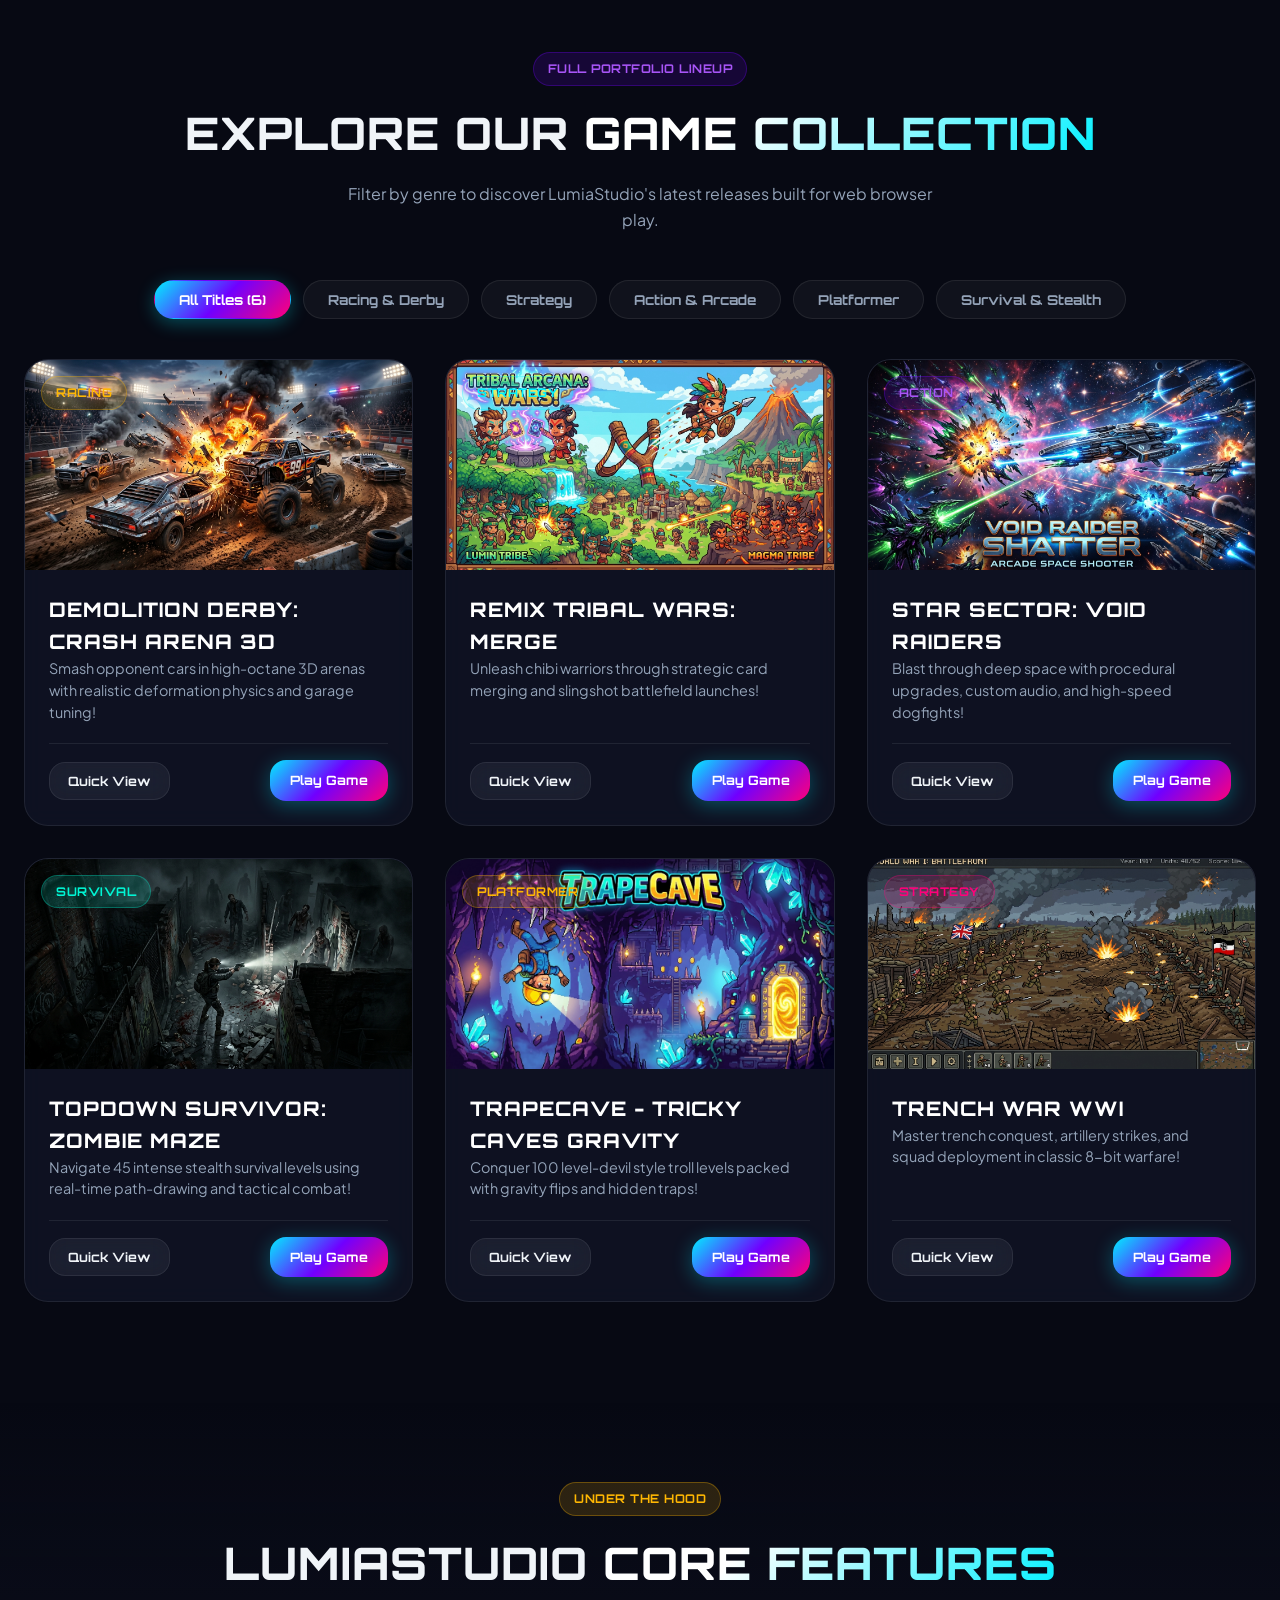
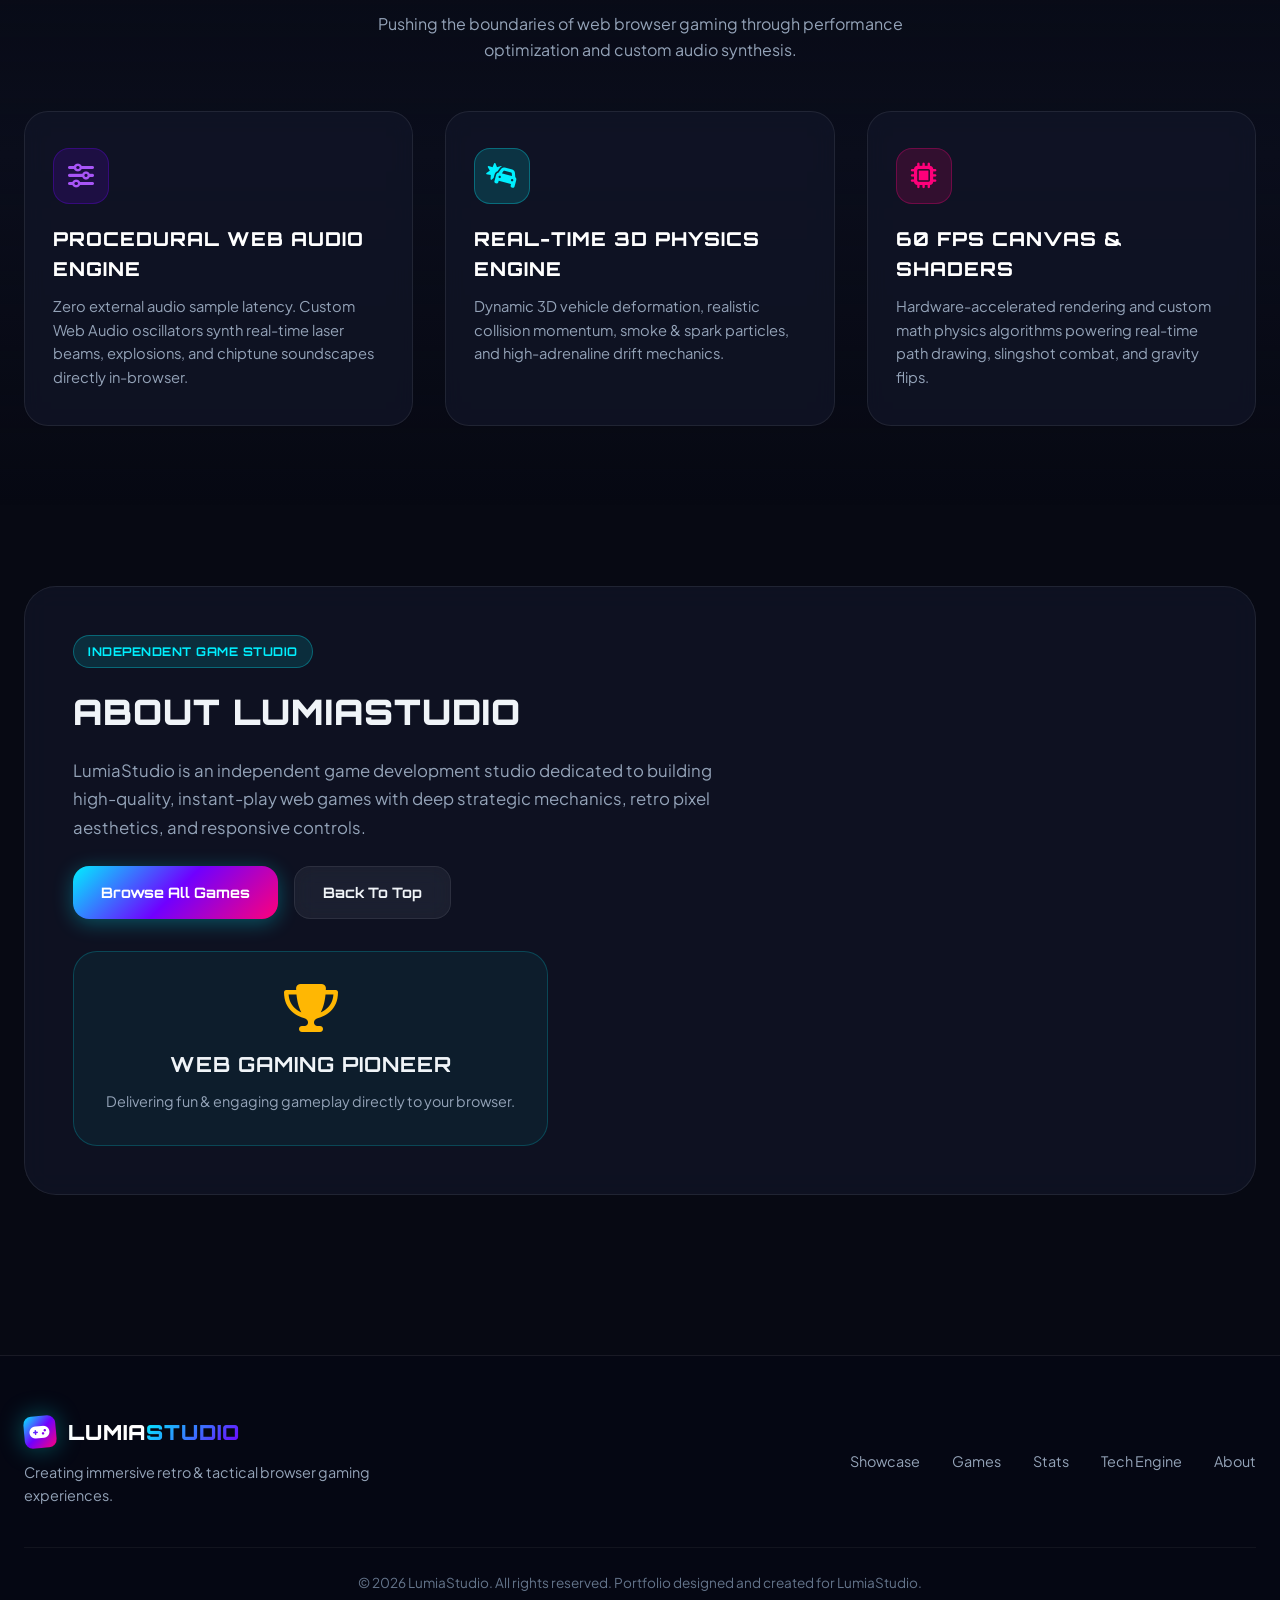
==== commit b60e7342: "ajsute do carrossel" ====
--- a/index.html
+++ b/index.html
@@ -80,10 +80,10 @@
       <div class="container" style="position: relative;">
         
         <!-- Navigation Buttons -->
-        <button class="carousel-nav-btn prev-btn" id="prev-btn" aria-label="Previous Game">
+        <button class="carousel-nav-btn prev-btn" id="prev-btn" type="button" aria-label="Previous Game">
           <i class="fa-solid fa-chevron-left"></i>
         </button>
-        <button class="carousel-nav-btn next-btn" id="next-btn" aria-label="Next Game">
+        <button class="carousel-nav-btn next-btn" id="next-btn" type="button" aria-label="Next Game">
           <i class="fa-solid fa-chevron-right"></i>
         </button>
 
